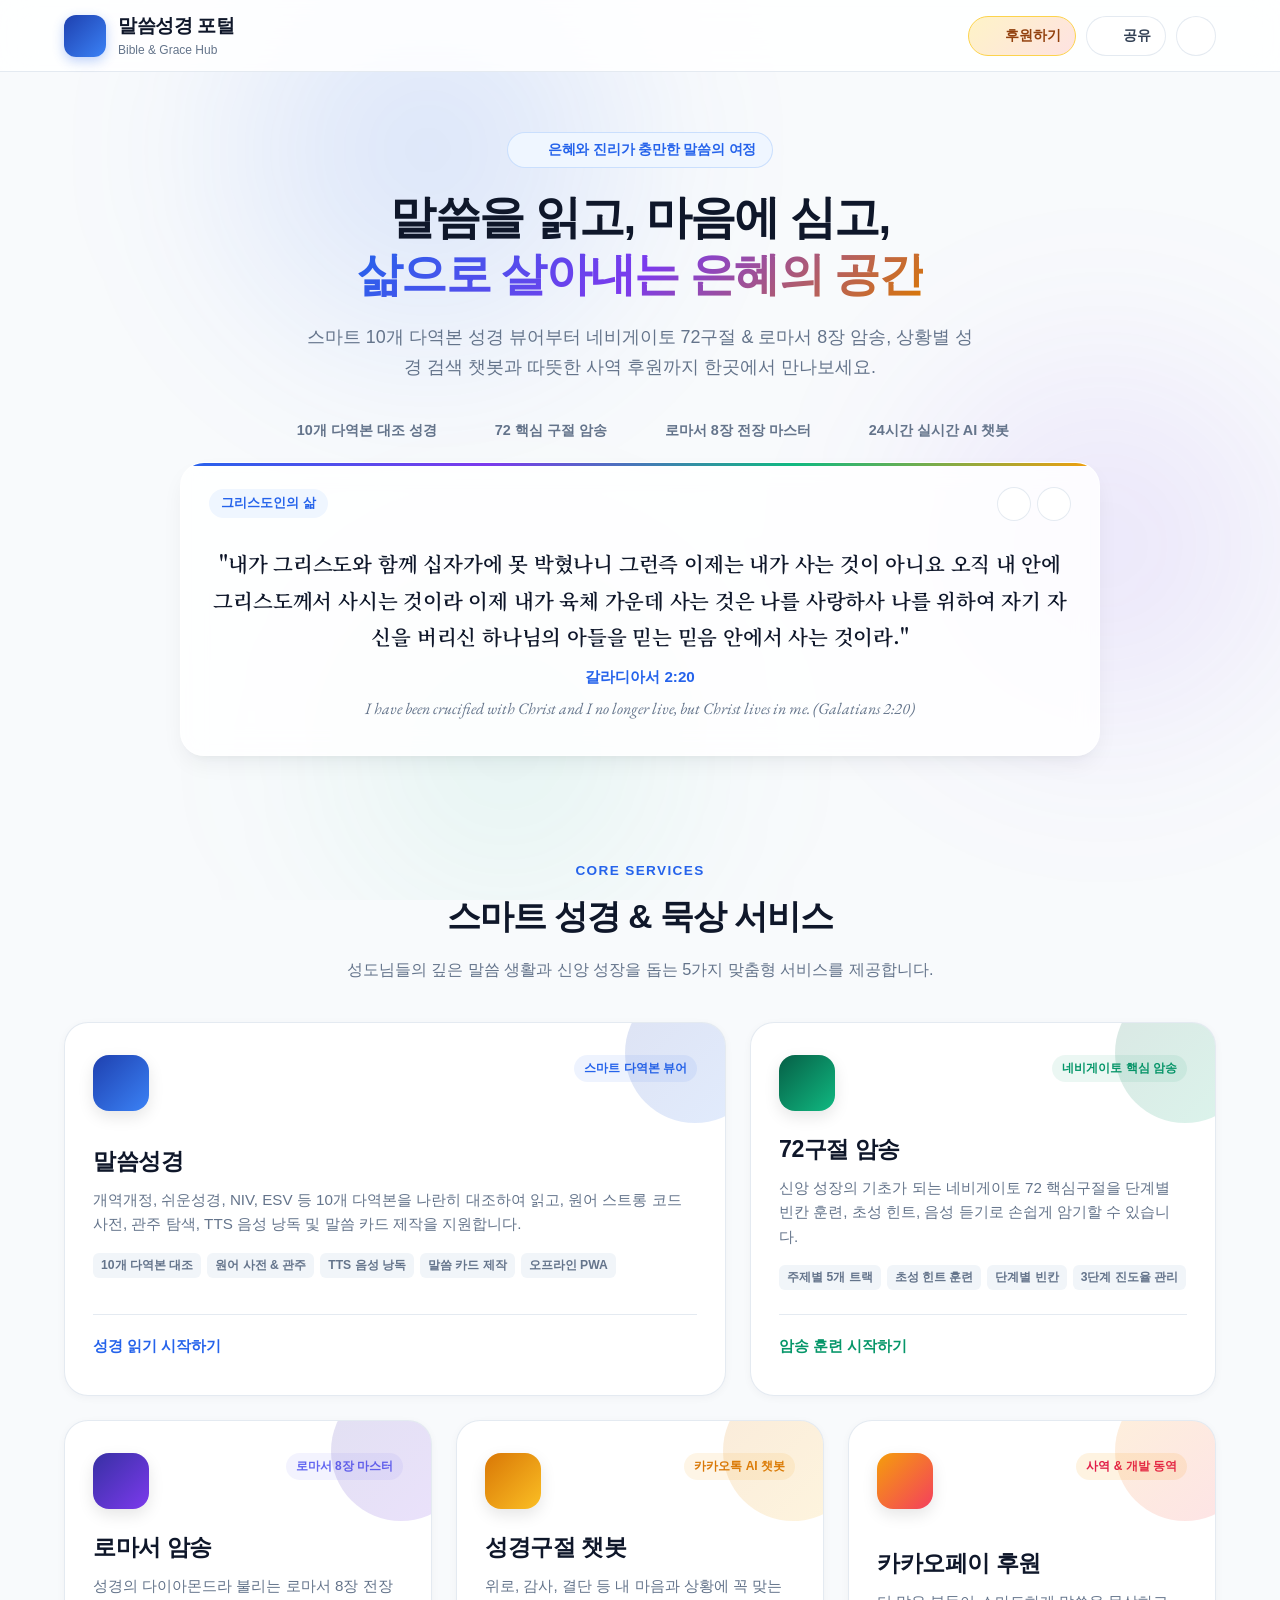
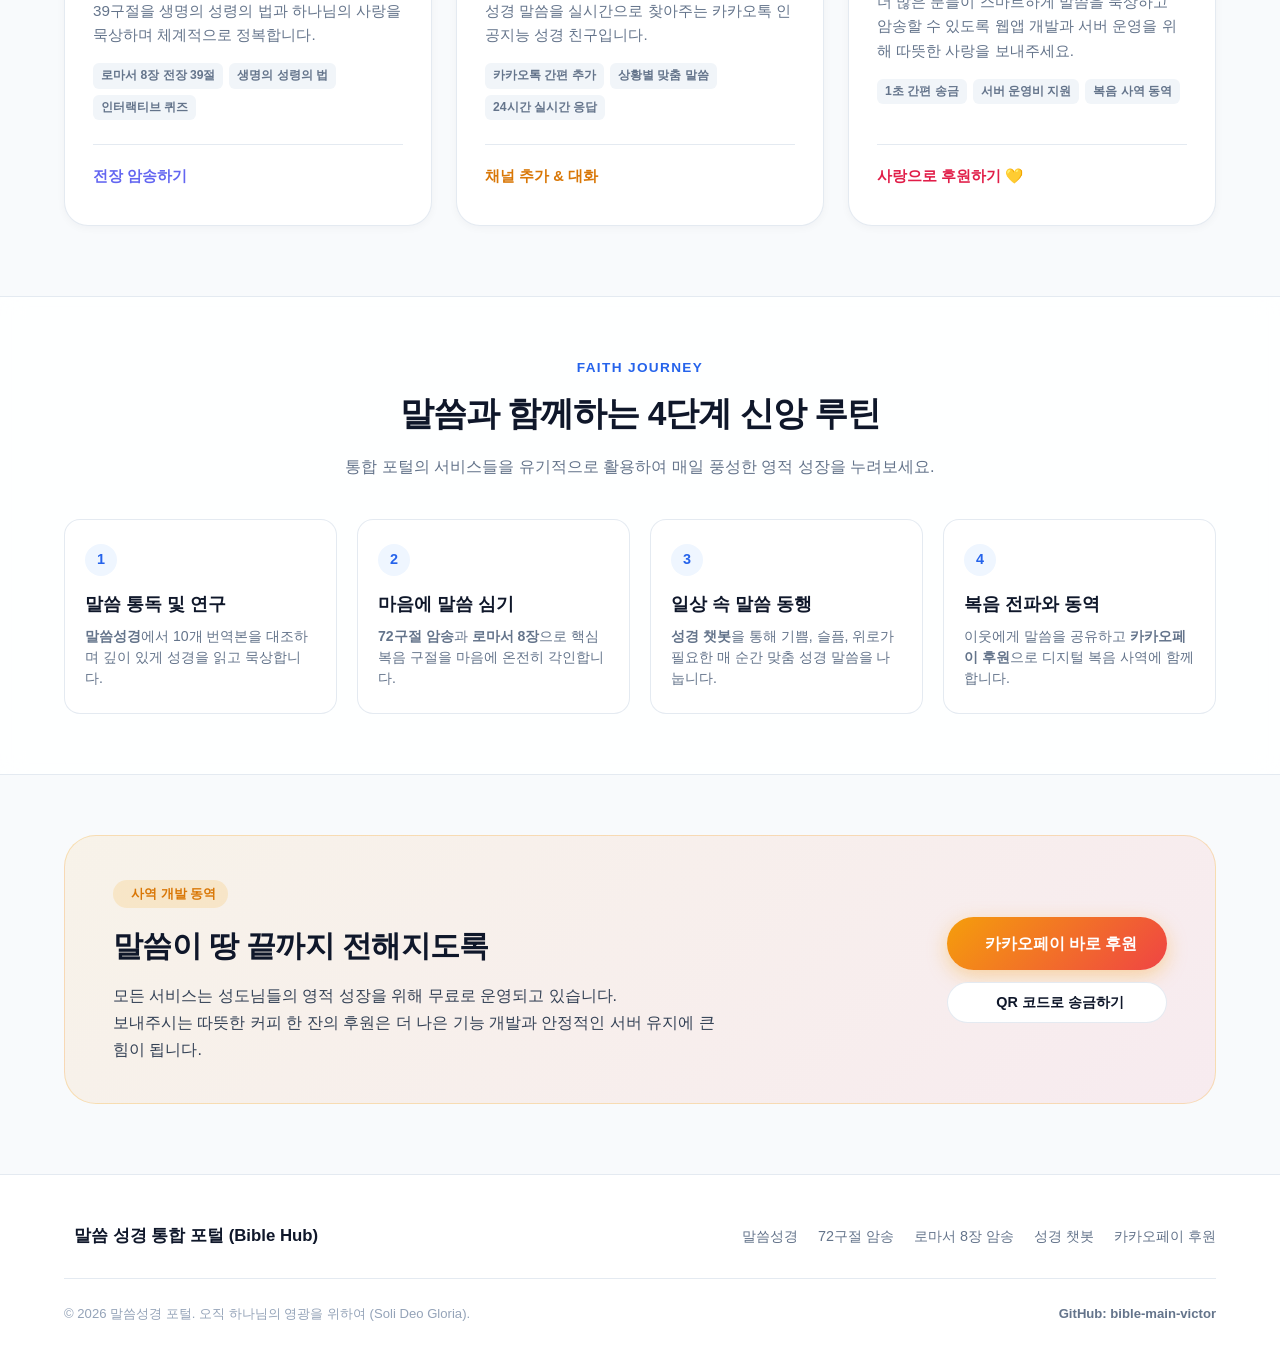
==== index.html @ 04b2a1bf "feat: Initial commit for Bible Main Portal Hub (bible-main-victor)" ====
<!DOCTYPE html>
<html lang="ko" data-theme="light">
<head>
    <meta charset="UTF-8">
    <meta name="viewport" content="width=device-width, initial-scale=1.0, maximum-scale=1.0, user-scalable=no">
    <title>말씀 성경 통합 포털 | 성경 읽기 · 72구절 · 로마서 암송 · AI 챗봇</title>
    
    <!-- SEO Meta Tags -->
    <meta name="description" content="스마트 10개 다역본 성경 뷰어, 네비게이토 72구절 암송, 로마서 8장 전장 암송, 상황별 성경구절 검색 카카오톡 챗봇까지 한곳에서 만나는 올인원 말씀 포털입니다.">
    <meta name="keywords" content="말씀성경, 성경통독, 72구절 암송, 로마서 8장 암송, 성경 챗봇, 카카오톡 성경검색, 개역개정, 쉬운성경, NIV, ESV">
    <meta name="author" content="Victor Word Ministry">
    <meta name="theme-color" content="#2563eb">
    
    <!-- Open Graph (KakaoTalk, Facebook, SNS) -->
    <meta property="og:type" content="website">
    <meta property="og:site_name" content="말씀 성경 통합 포털 (Bible Hub)">
    <meta property="og:title" content="말씀 성경 통합 포털 | 성경 뷰어 · 암송 · 챗봇 · 후원">
    <meta property="og:description" content="말씀성경(10개 다역본), 72구절 암송, 로마서 8장 암송, 성경 AI 챗봇을 한곳에서 만나보세요.">
    <meta property="og:image" content="https://bible-web-kr.vercel.app/icons/icon-512.png">

    <!-- Favicon -->
    <link rel="icon" href="data:image/svg+xml,<svg xmlns=%22http://www.w3.org/2000/svg%22 viewBox=%220 0 100 100%22><text y=%22.9em%22 font-size=%2290%22>📖</text></svg>">

    <!-- Lucide Icons -->
    <script src="https://unpkg.com/lucide@latest"></script>

    <!-- Stylesheet -->
    <link rel="stylesheet" href="css/style.css">
</head>
<body>

    <!-- Ambient Lighting Background Decor -->
    <div class="bg-ambient-decor">
        <div class="blob-1"></div>
        <div class="blob-2"></div>
        <div class="blob-3"></div>
    </div>

    <!-- Header Navigation -->
    <header class="site-header">
        <div class="container">
            <a href="/" class="brand-wrap" title="말씀 성경 통합 포털">
                <div class="brand-icon-box">
                    <i data-lucide="book-open"></i>
                </div>
                <div class="brand-text">
                    <span class="brand-title">말씀성경 포털</span>
                    <span class="brand-tagline">Bible & Grace Hub</span>
                </div>
            </a>

            <div class="header-actions">
                <button class="header-btn sponsorship-btn open-sponsor-modal" title="사역 후원하기">
                    <i data-lucide="heart" style="color:#ef4444; width:16px; height:16px;"></i>
                    <span>후원하기</span>
                </button>
                <button class="header-btn" id="btn-share-hub" title="포털 공유하기">
                    <i data-lucide="share-2" style="width:16px; height:16px;"></i>
                    <span>공유</span>
                </button>
                <button class="header-btn theme-toggle-btn" id="theme-toggle-btn" title="다크/라이트 테마 변경">
                    <i data-lucide="moon" id="theme-icon" style="width:18px; height:18px;"></i>
                </button>
            </div>
        </div>
    </header>

    <!-- Main Content -->
    <main>
        <!-- Hero Section -->
        <section class="hero-section">
            <div class="container">
                <div class="hero-pill-badge">
                    <i data-lucide="sparkles"></i>
                    <span>은혜와 진리가 충만한 말씀의 여정</span>
                </div>

                <h1 class="hero-main-title">
                    말씀을 읽고, 마음에 심고,<br>
                    <span class="gradient-text">삶으로 살아내는 은혜의 공간</span>
                </h1>

                <p class="hero-description">
                    스마트 10개 다역본 성경 뷰어부터 네비게이토 72구절 & 로마서 8장 암송,
                    상황별 성경 검색 챗봇과 따뜻한 사역 후원까지 한곳에서 만나보세요.
                </p>

                <!-- Ecosystem Quick Stats Banner -->
                <div class="stats-banner">
                    <div class="stat-item">
                        <i data-lucide="book"></i>
                        <span>10개 다역본 대조 성경</span>
                    </div>
                    <div class="stat-item">
                        <i data-lucide="layers"></i>
                        <span>72 핵심 구절 암송</span>
                    </div>
                    <div class="stat-item">
                        <i data-lucide="scroll"></i>
                        <span>로마서 8장 전장 마스터</span>
                    </div>
                    <div class="stat-item">
                        <i data-lucide="bot"></i>
                        <span>24시간 실시간 AI 챗봇</span>
                    </div>
                </div>

                <!-- Daily Grace Scripture Widget -->
                <div class="daily-verse-card" id="daily-verse-box">
                    <div class="verse-header">
                        <span class="verse-tag" id="daily-verse-cat">
                            <i data-lucide="bookmark"></i> 오늘의 말씀
                        </span>
                        <div class="verse-actions">
                            <button class="verse-ctrl-btn" id="btn-copy-verse" title="말씀 구절 복사">
                                <i data-lucide="copy" style="width:16px; height:16px;"></i>
                            </button>
                            <button class="verse-ctrl-btn" id="btn-refresh-verse" title="다른 은혜의 말씀 보기">
                                <i data-lucide="refresh-cw" style="width:16px; height:16px;"></i>
                            </button>
                        </div>
                    </div>
                    <div class="verse-content">
                        <p class="verse-text" id="daily-verse-text">"주의 말씀은 내 발에 등이요 내 길에 빛이니이다."</p>
                        <div class="verse-reference" id="daily-verse-ref">시편 119:105</div>
                        <div class="verse-english" id="daily-verse-eng">Your word is a lamp to my feet and a light to my path. (Psalm 119:105)</div>
                    </div>
                </div>
            </div>
        </section>

        <!-- Services Cards Grid Section -->
        <section class="services-section" id="services">
            <div class="container">
                <div class="section-header">
                    <span class="section-subtitle">Core Services</span>
                    <h2 class="section-title">스마트 성경 & 묵상 서비스</h2>
                    <p class="section-desc">성도님들의 깊은 말씀 생활과 신앙 성장을 돕는 5가지 맞춤형 서비스를 제공합니다.</p>
                </div>

                <div class="services-grid">
                    <!-- 1. 말씀성경 Card -->
                    <a href="https://bible-web-kr.vercel.app/" target="_blank" rel="noopener noreferrer" class="service-card card-bible" id="card-service-bible">
                        <div class="card-decor-circle"></div>
                        <div class="card-top">
                            <div class="card-icon">
                                <i data-lucide="book-marked" style="width:28px; height:28px;"></i>
                            </div>
                            <span class="card-category-badge">스마트 다역본 뷰어</span>
                        </div>
                        <div class="card-body">
                            <h3 class="card-title">
                                말씀성경
                                <i data-lucide="external-link" style="width:18px; height:18px; opacity:0.6;"></i>
                            </h3>
                            <p class="card-desc">
                                개역개정, 쉬운성경, NIV, ESV 등 10개 다역본을 나란히 대조하여 읽고,
                                원어 스트롱 코드 사전, 관주 탐색, TTS 음성 낭독 및 말씀 카드 제작을 지원합니다.
                            </p>
                            <div class="card-features-list">
                                <span class="feature-tag">10개 다역본 대조</span>
                                <span class="feature-tag">원어 사전 & 관주</span>
                                <span class="feature-tag">TTS 음성 낭독</span>
                                <span class="feature-tag">말씀 카드 제작</span>
                                <span class="feature-tag">오프라인 PWA</span>
                            </div>
                        </div>
                        <div class="card-footer">
                            <span class="cta-link-text">
                                성경 읽기 시작하기 <i data-lucide="arrow-right" style="width:16px; height:16px;"></i>
                            </span>
                            <button class="quick-copy-btn" data-url="https://bible-web-kr.vercel.app/" data-title="말씀성경" title="링크 복사">
                                <i data-lucide="link" style="width:16px; height:16px;"></i>
                            </button>
                        </div>
                    </a>

                    <!-- 2. 72구절 암송 Card -->
                    <a href="https://72amsong.vercel.app/" target="_blank" rel="noopener noreferrer" class="service-card card-72" id="card-service-72">
                        <div class="card-decor-circle"></div>
                        <div class="card-top">
                            <div class="card-icon">
                                <i data-lucide="layers" style="width:28px; height:28px;"></i>
                            </div>
                            <span class="card-category-badge">네비게이토 핵심 암송</span>
                        </div>
                        <div class="card-body">
                            <h3 class="card-title">
                                72구절 암송
                                <i data-lucide="external-link" style="width:18px; height:18px; opacity:0.6;"></i>
                            </h3>
                            <p class="card-desc">
                                신앙 성장의 기초가 되는 네비게이토 72 핵심구절을 단계별 빈칸 훈련, 초성 힌트, 음성 듣기로 손쉽게 암기할 수 있습니다.
                            </p>
                            <div class="card-features-list">
                                <span class="feature-tag">주제별 5개 트랙</span>
                                <span class="feature-tag">초성 힌트 훈련</span>
                                <span class="feature-tag">단계별 빈칸</span>
                                <span class="feature-tag">3단계 진도율 관리</span>
                            </div>
                        </div>
                        <div class="card-footer">
                            <span class="cta-link-text">
                                암송 훈련 시작하기 <i data-lucide="arrow-right" style="width:16px; height:16px;"></i>
                            </span>
                            <button class="quick-copy-btn" data-url="https://72amsong.vercel.app/" data-title="72구절 암송" title="링크 복사">
                                <i data-lucide="link" style="width:16px; height:16px;"></i>
                            </button>
                        </div>
                    </a>

                    <!-- 3. 로마서 암송 Card -->
                    <a href="https://romanamsong.vercel.app/" target="_blank" rel="noopener noreferrer" class="service-card card-romans" id="card-service-romans">
                        <div class="card-decor-circle"></div>
                        <div class="card-top">
                            <div class="card-icon">
                                <i data-lucide="sparkle" style="width:28px; height:28px;"></i>
                            </div>
                            <span class="card-category-badge">로마서 8장 마스터</span>
                        </div>
                        <div class="card-body">
                            <h3 class="card-title">
                                로마서 암송
                                <i data-lucide="external-link" style="width:18px; height:18px; opacity:0.6;"></i>
                            </h3>
                            <p class="card-desc">
                                성경의 다이아몬드라 불리는 로마서 8장 전장 39구절을 생명의 성령의 법과 하나님의 사랑을 묵상하며 체계적으로 정복합니다.
                            </p>
                            <div class="card-features-list">
                                <span class="feature-tag">로마서 8장 전장 39절</span>
                                <span class="feature-tag">생명의 성령의 법</span>
                                <span class="feature-tag">인터랙티브 퀴즈</span>
                            </div>
                        </div>
                        <div class="card-footer">
                            <span class="cta-link-text">
                                전장 암송하기 <i data-lucide="arrow-right" style="width:16px; height:16px;"></i>
                            </span>
                            <button class="quick-copy-btn" data-url="https://romanamsong.vercel.app/" data-title="로마서 8장 암송" title="링크 복사">
                                <i data-lucide="link" style="width:16px; height:16px;"></i>
                            </button>
                        </div>
                    </a>

                    <!-- 4. 성경구절 검색 챗봇 Card -->
                    <a href="https://pf.kakao.com/_hRinX" target="_blank" rel="noopener noreferrer" class="service-card card-chatbot" id="card-service-chatbot">
                        <div class="card-decor-circle"></div>
                        <div class="card-top">
                            <div class="card-icon">
                                <i data-lucide="message-square" style="width:28px; height:28px;"></i>
                            </div>
                            <span class="card-category-badge">카카오톡 AI 챗봇</span>
                        </div>
                        <div class="card-body">
                            <h3 class="card-title">
                                성경구절 챗봇
                                <i data-lucide="external-link" style="width:18px; height:18px; opacity:0.6;"></i>
                            </h3>
                            <p class="card-desc">
                                위로, 감사, 결단 등 내 마음과 상황에 꼭 맞는 성경 말씀을 실시간으로 찾아주는 카카오톡 인공지능 성경 친구입니다.
                            </p>
                            <div class="card-features-list">
                                <span class="feature-tag">카카오톡 간편 추가</span>
                                <span class="feature-tag">상황별 맞춤 말씀</span>
                                <span class="feature-tag">24시간 실시간 응답</span>
                            </div>
                        </div>
                        <div class="card-footer">
                            <span class="cta-link-text">
                                채널 추가 & 대화 <i data-lucide="arrow-right" style="width:16px; height:16px;"></i>
                            </span>
                            <button class="quick-copy-btn" data-url="https://pf.kakao.com/_hRinX" data-title="성경구절 챗봇" title="링크 복사">
                                <i data-lucide="link" style="width:16px; height:16px;"></i>
                            </button>
                        </div>
                    </a>

                    <!-- 5. 카카오페이 후원하기 Card -->
                    <div class="service-card card-sponsor open-sponsor-modal" style="cursor:pointer;" id="card-service-sponsor">
                        <div class="card-decor-circle"></div>
                        <div class="card-top">
                            <div class="card-icon">
                                <i data-lucide="heart" style="width:28px; height:28px;"></i>
                            </div>
                            <span class="card-category-badge">사역 & 개발 동역</span>
                        </div>
                        <div class="card-body">
                            <h3 class="card-title">
                                카카오페이 후원
                                <i data-lucide="sparkles" style="width:18px; height:18px; opacity:0.6;"></i>
                            </h3>
                            <p class="card-desc">
                                더 많은 분들이 스마트하게 말씀을 묵상하고 암송할 수 있도록 웹앱 개발과 서버 운영을 위해 따뜻한 사랑을 보내주세요.
                            </p>
                            <div class="card-features-list">
                                <span class="feature-tag">1초 간편 송금</span>
                                <span class="feature-tag">서버 운영비 지원</span>
                                <span class="feature-tag">복음 사역 동역</span>
                            </div>
                        </div>
                        <div class="card-footer">
                            <span class="cta-link-text">
                                사랑으로 후원하기 💛 <i data-lucide="arrow-right" style="width:16px; height:16px;"></i>
                            </span>
                            <button class="quick-copy-btn" data-url="https://qr.kakaopay.com/Ej9Bn23wT" data-title="카카오페이 후원" title="링크 복사">
                                <i data-lucide="link" style="width:16px; height:16px;"></i>
                            </button>
                        </div>
                    </div>
                </div>
            </div>
        </section>

        <!-- Faith Journey Guide Section -->
        <section class="guide-section">
            <div class="container">
                <div class="section-header">
                    <span class="section-subtitle">Faith Journey</span>
                    <h2 class="section-title">말씀과 함께하는 4단계 신앙 루틴</h2>
                    <p class="section-desc">통합 포털의 서비스들을 유기적으로 활용하여 매일 풍성한 영적 성장을 누려보세요.</p>
                </div>

                <div class="workflow-steps">
                    <div class="step-card">
                        <div class="step-number">1</div>
                        <h4 class="step-title">말씀 통독 및 연구</h4>
                        <p class="step-desc"><strong>말씀성경</strong>에서 10개 번역본을 대조하며 깊이 있게 성경을 읽고 묵상합니다.</p>
                    </div>
                    <div class="step-card">
                        <div class="step-number">2</div>
                        <h4 class="step-title">마음에 말씀 심기</h4>
                        <p class="step-desc"><strong>72구절 암송</strong>과 <strong>로마서 8장</strong>으로 핵심 복음 구절을 마음에 온전히 각인합니다.</p>
                    </div>
                    <div class="step-card">
                        <div class="step-number">3</div>
                        <h4 class="step-title">일상 속 말씀 동행</h4>
                        <p class="step-desc"><strong>성경 챗봇</strong>을 통해 기쁨, 슬픔, 위로가 필요한 매 순간 맞춤 성경 말씀을 나눕니다.</p>
                    </div>
                    <div class="step-card">
                        <div class="step-number">4</div>
                        <h4 class="step-title">복음 전파와 동역</h4>
                        <p class="step-desc">이웃에게 말씀을 공유하고 <strong>카카오페이 후원</strong>으로 디지털 복음 사역에 함께합니다.</p>
                    </div>
                </div>
            </div>
        </section>

        <!-- Support Banner Section -->
        <section class="support-banner-section">
            <div class="container">
                <div class="support-banner-card">
                    <div class="support-info">
                        <div class="support-badge">
                            <i data-lucide="coffee"></i> 사역 개발 동역
                        </div>
                        <h3 class="support-title">말씀이 땅 끝까지 전해지도록</h3>
                        <p class="support-text">
                            모든 서비스는 성도님들의 영적 성장을 위해 무료로 운영되고 있습니다.<br>
                            보내주시는 따뜻한 커피 한 잔의 후원은 더 나은 기능 개발과 안정적인 서버 유지에 큰 힘이 됩니다.
                        </p>
                    </div>
                    <div class="support-actions">
                        <a href="https://qr.kakaopay.com/Ej9Bn23wT" target="_blank" rel="noopener noreferrer" class="support-primary-btn">
                            <i data-lucide="heart" style="fill:#ffffff;"></i> 카카오페이 바로 후원
                        </a>
                        <button class="support-qr-btn open-sponsor-modal">
                            <i data-lucide="qr-code"></i> QR 코드로 송금하기
                        </button>
                    </div>
                </div>
            </div>
        </section>
    </main>

    <!-- Footer -->
    <footer class="site-footer">
        <div class="container">
            <div class="footer-top">
                <div class="footer-brand">
                    <i data-lucide="book-open" style="color:var(--primary);"></i>
                    <span>말씀 성경 통합 포털 (Bible Hub)</span>
                </div>
                <ul class="footer-links">
                    <li><a href="https://bible-web-kr.vercel.app/" target="_blank" rel="noopener noreferrer">말씀성경</a></li>
                    <li><a href="https://72amsong.vercel.app/" target="_blank" rel="noopener noreferrer">72구절 암송</a></li>
                    <li><a href="https://romanamsong.vercel.app/" target="_blank" rel="noopener noreferrer">로마서 8장 암송</a></li>
                    <li><a href="https://pf.kakao.com/_hRinX" target="_blank" rel="noopener noreferrer">성경 챗봇</a></li>
                    <li><a href="https://qr.kakaopay.com/Ej9Bn23wT" target="_blank" rel="noopener noreferrer">카카오페이 후원</a></li>
                </ul>
            </div>
            <div class="footer-bottom">
                <p>&copy; 2026 말씀성경 포털. 오직 하나님의 영광을 위하여 (Soli Deo Gloria).</p>
                <a href="https://github.com/khr9311-max/bible-main-victor" target="_blank" rel="noopener noreferrer" class="github-link">
                    <i data-lucide="github" style="width:16px; height:16px;"></i>
                    <span>GitHub: bible-main-victor</span>
                </a>
            </div>
        </div>
    </footer>

    <!-- KakaoPay QR Modal -->
    <div class="modal-overlay" id="modal-kakaopay">
        <div class="modal-dialog">
            <button class="modal-close-btn" title="닫기"><i data-lucide="x"></i></button>
            <h3 class="modal-title">
                <i data-lucide="heart" style="color:#ef4444;"></i> 카카오페이 후원하기
            </h3>
            <p class="modal-desc">
                스마트폰의 카메라나 카카오톡 스캔 기능으로 QR 코드를 비추시면 1초 만에 간편하게 후원하실 수 있습니다.
            </p>
            <div class="qr-code-box">
                <img src="https://api.qrserver.com/v1/create-qr-code/?size=250x250&data=https%3A%2F%2Fqr.kakaopay.com%2FEj9Bn23wT&color=1e293b" alt="카카오페이 후원 QR코드" class="qr-img">
                <span class="qr-tip">카카오페이 간편 송금 링크: qr.kakaopay.com/Ej9Bn23wT</span>
            </div>
            <div class="modal-actions">
                <a href="https://qr.kakaopay.com/Ej9Bn23wT" target="_blank" rel="noopener noreferrer" class="modal-action-btn primary">
                    <i data-lucide="external-link"></i> 모바일 카카오페이 바로가기
                </a>
                <button class="modal-action-btn secondary" data-close-modal>닫기</button>
            </div>
        </div>
    </div>

    <!-- Scripts -->
    <script src="js/verses_data.js"></script>
    <script src="js/app.js"></script>
</body>
</html>
---- css/style.css ----
/* =========================================================
   말씀 성경 통합 포털 (Bible Hub) - Core Design System
   Modern Glassmorphism, Dark/Light Theme & Fluid Responsive
   ========================================================= */

@import url('https://cdn.jsdelivr.net/gh/orioncactus/pretendard@v1.3.9/dist/web/static/pretendard.min.css');
@import url('https://fonts.googleapis.com/css2?family=Noto+Serif+KR:wght@300;400;600;700&family=Outfit:wght@400;600;700;800&family=EB+Garamond:ital,wght@0,400;0,600;1,400&display=swap');

:root {
    /* Color Palette - Light Mode */
    --bg-main: #f8fafc;
    --bg-alt: #f1f5f9;
    --surface: #ffffff;
    --surface-glass: rgba(255, 255, 255, 0.85);
    --surface-card: #ffffff;
    --surface-hover: #f8fafc;
    
    --text-title: #0f172a;
    --text-body: #334155;
    --text-muted: #64748b;
    --text-light: #94a3b8;
    
    --border-subtle: rgba(226, 232, 240, 0.9);
    --border-glass: rgba(255, 255, 255, 0.6);
    
    /* Shadows */
    --shadow-sm: 0 2px 8px rgba(15, 23, 42, 0.04);
    --shadow-md: 0 10px 25px -5px rgba(15, 23, 42, 0.07), 0 8px 10px -6px rgba(15, 23, 42, 0.04);
    --shadow-lg: 0 20px 35px -10px rgba(15, 23, 42, 0.1), 0 1px 3px rgba(15, 23, 42, 0.05);
    --shadow-glow: 0 0 35px rgba(37, 99, 235, 0.15);
    
    /* Brand & Accent Colors */
    --primary: #2563eb;
    --primary-light: #3b82f6;
    --primary-soft: #eff6ff;
    
    /* Service 1: 말씀성경 (Royal Blue) */
    --srv-bible-grad: linear-gradient(135deg, #1e40af 0%, #3b82f6 100%);
    --srv-bible-accent: #2563eb;
    --srv-bible-soft: rgba(37, 99, 235, 0.08);
    --srv-bible-glow: rgba(37, 99, 235, 0.25);
    
    /* Service 2: 72구절 암송 (Emerald Green) */
    --srv-72-grad: linear-gradient(135deg, #065f46 0%, #10b981 100%);
    --srv-72-accent: #059669;
    --srv-72-soft: rgba(5, 150, 105, 0.08);
    --srv-72-glow: rgba(16, 185, 129, 0.25);
    
    /* Service 3: 로마서 암송 (Royal Indigo & Violet) */
    --srv-rom-grad: linear-gradient(135deg, #3730a3 0%, #7c3aed 100%);
    --srv-rom-accent: #6366f1;
    --srv-rom-soft: rgba(99, 102, 241, 0.08);
    --srv-rom-glow: rgba(124, 58, 237, 0.25);
    
    /* Service 4: 성경구절 챗봇 (Kakao Yellow & Amber) */
    --srv-bot-grad: linear-gradient(135deg, #d97706 0%, #fbbf24 100%);
    --srv-bot-accent: #d97706;
    --srv-bot-soft: rgba(245, 158, 11, 0.1);
    --srv-bot-glow: rgba(245, 158, 11, 0.3);
    
    /* Service 5: 카카오페이 후원 (Kakao Gold & Rose) */
    --srv-pay-grad: linear-gradient(135deg, #f59e0b 0%, #f43f5e 100%);
    --srv-pay-accent: #f59e0b;
    --srv-pay-soft: rgba(245, 158, 11, 0.12);
    --srv-pay-glow: rgba(244, 63, 94, 0.3);

    /* Layout & Radii */
    --radius-sm: 10px;
    --radius-md: 16px;
    --radius-lg: 24px;
    --radius-xl: 32px;
    --radius-full: 9999px;
    
    --header-height: 72px;
    --container-max: 1200px;
}

[data-theme="dark"] {
    --bg-main: #090d16;
    --bg-alt: #0f172a;
    --surface: #131b2e;
    --surface-glass: rgba(19, 27, 46, 0.82);
    --surface-card: #141e33;
    --surface-hover: #1c2742;
    
    --text-title: #f8fafc;
    --text-body: #cbd5e1;
    --text-muted: #94a3b8;
    --text-light: #64748b;
    
    --border-subtle: rgba(255, 255, 255, 0.08);
    --border-glass: rgba(255, 255, 255, 0.12);
    
    --shadow-sm: 0 2px 8px rgba(0, 0, 0, 0.3);
    --shadow-md: 0 12px 28px rgba(0, 0, 0, 0.45);
    --shadow-lg: 0 25px 50px -12px rgba(0, 0, 0, 0.65);
    --shadow-glow: 0 0 45px rgba(59, 130, 246, 0.2);
    
    --primary-soft: rgba(59, 130, 246, 0.15);
    --srv-bible-soft: rgba(37, 99, 235, 0.15);
    --srv-72-soft: rgba(5, 150, 105, 0.15);
    --srv-rom-soft: rgba(99, 102, 241, 0.15);
    --srv-bot-soft: rgba(245, 158, 11, 0.15);
    --srv-pay-soft: rgba(245, 158, 11, 0.18);
}

/* =========================================================
   Base & Reset
   ========================================================= */
*, *::before, *::after {
    box-sizing: border-box;
    margin: 0;
    padding: 0;
    -webkit-tap-highlight-color: transparent;
}

html {
    scroll-behavior: smooth;
    font-size: 16px;
}

body {
    font-family: 'Pretendard', -apple-system, BlinkMacSystemFont, 'Segoe UI', Roboto, sans-serif;
    background-color: var(--bg-main);
    color: var(--text-body);
    min-height: 100vh;
    line-height: 1.6;
    overflow-x: hidden;
    transition: background-color 0.3s ease, color 0.3s ease;
    position: relative;
}

/* Background Ambient Lighting Effect */
.bg-ambient-decor {
    position: fixed;
    inset: 0;
    pointer-events: none;
    z-index: 0;
    overflow: hidden;
}

.blob-1 {
    position: absolute;
    top: -150px;
    left: 10%;
    width: 600px;
    height: 600px;
    background: radial-gradient(circle, rgba(37, 99, 235, 0.15) 0%, rgba(37, 99, 235, 0) 70%);
    filter: blur(60px);
    border-radius: 50%;
    animation: floatSlow 20s infinite alternate ease-in-out;
}

.blob-2 {
    position: absolute;
    top: 30%;
    right: -100px;
    width: 550px;
    height: 550px;
    background: radial-gradient(circle, rgba(124, 58, 237, 0.12) 0%, rgba(124, 58, 237, 0) 70%);
    filter: blur(70px);
    border-radius: 50%;
    animation: floatSlow 25s infinite alternate-reverse ease-in-out;
}

.blob-3 {
    position: absolute;
    bottom: -100px;
    left: 20%;
    width: 500px;
    height: 500px;
    background: radial-gradient(circle, rgba(16, 185, 129, 0.1) 0%, rgba(16, 185, 129, 0) 70%);
    filter: blur(80px);
    border-radius: 50%;
    animation: floatSlow 22s infinite alternate ease-in-out;
}

@keyframes floatSlow {
    0% { transform: translateY(0) scale(1); }
    100% { transform: translateY(50px) scale(1.08); }
}

/* Common Layout Container */
.container {
    width: 100%;
    max-width: var(--container-max);
    margin: 0 auto;
    padding: 0 24px;
    position: relative;
    z-index: 1;
}

/* =========================================================
   Header & Navigation
   ========================================================= */
.site-header {
    position: sticky;
    top: 0;
    z-index: 100;
    height: var(--header-height);
    background: var(--surface-glass);
    backdrop-filter: blur(16px);
    -webkit-backdrop-filter: blur(16px);
    border-bottom: 1px solid var(--border-subtle);
    transition: all 0.3s ease;
}

.site-header .container {
    height: 100%;
    display: flex;
    align-items: center;
    justify-content: space-between;
}

.brand-wrap {
    display: flex;
    align-items: center;
    gap: 12px;
    text-decoration: none;
    color: var(--text-title);
}

.brand-icon-box {
    width: 42px;
    height: 42px;
    border-radius: 12px;
    background: var(--srv-bible-grad);
    display: flex;
    align-items: center;
    justify-content: center;
    color: #ffffff;
    box-shadow: 0 4px 12px rgba(37, 99, 235, 0.3);
    transition: transform 0.25s ease;
}

.brand-wrap:hover .brand-icon-box {
    transform: scale(1.05) rotate(-3deg);
}

.brand-text {
    display: flex;
    flex-direction: column;
}

.brand-title {
    font-size: 1.18rem;
    font-weight: 800;
    letter-spacing: -0.02em;
    color: var(--text-title);
}

.brand-tagline {
    font-size: 0.75rem;
    font-weight: 500;
    color: var(--text-muted);
}

.header-actions {
    display: flex;
    align-items: center;
    gap: 10px;
}

.header-btn {
    display: inline-flex;
    align-items: center;
    gap: 6px;
    padding: 8px 14px;
    height: 40px;
    border-radius: var(--radius-full);
    border: 1px solid var(--border-subtle);
    background: var(--surface);
    color: var(--text-body);
    font-size: 0.88rem;
    font-weight: 600;
    cursor: pointer;
    transition: all 0.2s ease;
}

.header-btn:hover {
    background: var(--surface-hover);
    color: var(--text-title);
    border-color: var(--border-glass);
    transform: translateY(-1px);
}

.theme-toggle-btn {
    width: 40px;
    height: 40px;
    padding: 0;
    justify-content: center;
    border-radius: 50%;
}

.header-btn.sponsorship-btn {
    background: linear-gradient(135deg, #fef3c7 0%, #fee2e2 100%);
    border-color: #fcd34d;
    color: #92400e;
}

[data-theme="dark"] .header-btn.sponsorship-btn {
    background: linear-gradient(135deg, #78350f 0%, #881337 100%);
    border-color: #b45309;
    color: #fef08a;
}

.header-btn.sponsorship-btn:hover {
    box-shadow: 0 4px 14px rgba(245, 158, 11, 0.25);
}

/* =========================================================
   Hero Section
   ========================================================= */
.hero-section {
    padding: 60px 0 36px;
    text-align: center;
}

.hero-pill-badge {
    display: inline-flex;
    align-items: center;
    gap: 8px;
    padding: 6px 16px;
    border-radius: var(--radius-full);
    background: var(--primary-soft);
    border: 1px solid rgba(59, 130, 246, 0.2);
    color: var(--primary);
    font-size: 0.85rem;
    font-weight: 700;
    margin-bottom: 22px;
    letter-spacing: -0.01em;
}

.hero-pill-badge i {
    width: 16px;
    height: 16px;
}

.hero-main-title {
    font-family: 'Pretendard', sans-serif;
    font-size: 2.85rem;
    font-weight: 800;
    line-height: 1.25;
    letter-spacing: -0.035em;
    color: var(--text-title);
    margin-bottom: 18px;
}

.hero-main-title .gradient-text {
    background: linear-gradient(135deg, #2563eb 0%, #7c3aed 50%, #d97706 100%);
    -webkit-background-clip: text;
    -webkit-text-fill-color: transparent;
}

.hero-description {
    font-size: 1.12rem;
    color: var(--text-muted);
    max-width: 680px;
    margin: 0 auto 36px;
    line-height: 1.7;
    font-weight: 400;
}

/* Quick Ecosystem Stats Banner */
.stats-banner {
    display: flex;
    justify-content: center;
    align-items: center;
    gap: 32px;
    margin-bottom: 20px;
    flex-wrap: wrap;
}

.stat-item {
    display: flex;
    align-items: center;
    gap: 8px;
    font-size: 0.9rem;
    color: var(--text-muted);
    font-weight: 600;
}

.stat-item i {
    color: var(--primary);
    width: 18px;
    height: 18px;
}

/* =========================================================
   Daily Grace Scripture Box
   ========================================================= */
.daily-verse-card {
    background: var(--surface-glass);
    border: 1px solid var(--border-glass);
    backdrop-filter: blur(12px);
    -webkit-backdrop-filter: blur(12px);
    border-radius: var(--radius-lg);
    padding: 24px 28px;
    margin: 0 auto 48px;
    max-width: 920px;
    box-shadow: var(--shadow-md);
    position: relative;
    overflow: hidden;
    transition: all 0.3s ease;
}

.daily-verse-card::before {
    content: '';
    position: absolute;
    top: 0;
    left: 0;
    right: 0;
    height: 3px;
    background: linear-gradient(90deg, #2563eb, #7c3aed, #10b981, #f59e0b);
}

.verse-header {
    display: flex;
    justify-content: space-between;
    align-items: center;
    margin-bottom: 14px;
}

.verse-tag {
    display: inline-flex;
    align-items: center;
    gap: 6px;
    font-size: 0.8rem;
    font-weight: 700;
    color: var(--primary);
    background: var(--primary-soft);
    padding: 4px 12px;
    border-radius: var(--radius-full);
}

.verse-actions {
    display: flex;
    align-items: center;
    gap: 6px;
}

.verse-ctrl-btn {
    width: 34px;
    height: 34px;
    border-radius: 50%;
    border: 1px solid var(--border-subtle);
    background: var(--surface);
    color: var(--text-muted);
    display: inline-flex;
    align-items: center;
    justify-content: center;
    cursor: pointer;
    transition: all 0.2s ease;
}

.verse-ctrl-btn:hover {
    color: var(--text-title);
    background: var(--surface-hover);
    transform: scale(1.05);
}

.verse-content {
    text-align: center;
    padding: 10px 0;
}

.verse-text {
    font-family: 'Noto Serif KR', serif;
    font-size: 1.28rem;
    line-height: 1.8;
    color: var(--text-title);
    font-weight: 600;
    letter-spacing: -0.01em;
    margin-bottom: 10px;
}

.verse-reference {
    font-size: 0.95rem;
    color: var(--primary);
    font-weight: 700;
    font-family: 'Pretendard', sans-serif;
}

.verse-english {
    font-family: 'EB Garamond', serif;
    font-style: italic;
    font-size: 1.0rem;
    color: var(--text-muted);
    margin-top: 6px;
}

/* =========================================================
   Service Cards Grid (The Core Hub)
   ========================================================= */
.services-section {
    padding: 20px 0 70px;
}

.section-header {
    text-align: center;
    margin-bottom: 40px;
}

.section-subtitle {
    font-size: 0.85rem;
    font-weight: 700;
    text-transform: uppercase;
    letter-spacing: 0.1em;
    color: var(--primary);
    margin-bottom: 8px;
    display: block;
}

.section-title {
    font-size: 2.1rem;
    font-weight: 800;
    color: var(--text-title);
    letter-spacing: -0.03em;
    margin-bottom: 12px;
}

.section-desc {
    font-size: 1.02rem;
    color: var(--text-muted);
    max-width: 600px;
    margin: 0 auto;
}

/* Grid Layout */
.services-grid {
    display: grid;
    grid-template-columns: repeat(12, 1fr);
    gap: 24px;
}

/* Service Card General Styling */
.service-card {
    background: var(--surface-card);
    border: 1px solid var(--border-subtle);
    border-radius: var(--radius-lg);
    padding: 32px 28px;
    display: flex;
    flex-direction: column;
    justify-content: space-between;
    position: relative;
    overflow: hidden;
    box-shadow: var(--shadow-sm);
    transition: all 0.35s cubic-bezier(0.16, 1, 0.3, 1);
    text-decoration: none;
    color: inherit;
}

.service-card:hover {
    transform: translateY(-6px);
    box-shadow: var(--shadow-lg);
    border-color: var(--border-glass);
}

.card-decor-circle {
    position: absolute;
    right: -40px;
    top: -40px;
    width: 140px;
    height: 140px;
    border-radius: 50%;
    opacity: 0.15;
    pointer-events: none;
    transition: transform 0.5s ease;
}

.service-card:hover .card-decor-circle {
    transform: scale(1.3);
}

/* Individual Grid Column Spans */
/* Row 1: Primary Bible (7 cols) + 72 Memory (5 cols) */
.card-bible {
    grid-column: span 7;
}

.card-bible .card-decor-circle {
    background: var(--srv-bible-grad);
}

.card-bible:hover {
    box-shadow: 0 20px 40px -10px var(--srv-bible-glow);
    border-color: rgba(37, 99, 235, 0.4);
}

.card-72 {
    grid-column: span 5;
}

.card-72 .card-decor-circle {
    background: var(--srv-72-grad);
}

.card-72:hover {
    box-shadow: 0 20px 40px -10px var(--srv-72-glow);
    border-color: rgba(16, 185, 129, 0.4);
}

/* Row 2: Romans (4 cols) + Chatbot (4 cols) + Sponsorship (4 cols) */
.card-romans {
    grid-column: span 4;
}

.card-romans .card-decor-circle {
    background: var(--srv-rom-grad);
}

.card-romans:hover {
    box-shadow: 0 20px 40px -10px var(--srv-rom-glow);
    border-color: rgba(99, 102, 241, 0.4);
}

.card-chatbot {
    grid-column: span 4;
}

.card-chatbot .card-decor-circle {
    background: var(--srv-bot-grad);
}

.card-chatbot:hover {
    box-shadow: 0 20px 40px -10px var(--srv-bot-glow);
    border-color: rgba(245, 158, 11, 0.4);
}

.card-sponsor {
    grid-column: span 4;
}

.card-sponsor .card-decor-circle {
    background: var(--srv-pay-grad);
}

.card-sponsor:hover {
    box-shadow: 0 20px 40px -10px var(--srv-pay-glow);
    border-color: rgba(244, 63, 94, 0.4);
}

/* Card Internal Elements */
.card-top {
    display: flex;
    justify-content: space-between;
    align-items: flex-start;
    margin-bottom: 20px;
}

.card-icon {
    width: 56px;
    height: 56px;
    border-radius: var(--radius-md);
    display: flex;
    align-items: center;
    justify-content: center;
    color: #ffffff;
    box-shadow: 0 6px 16px rgba(0, 0, 0, 0.1);
}

.card-bible .card-icon { background: var(--srv-bible-grad); }
.card-72 .card-icon { background: var(--srv-72-grad); }
.card-romans .card-icon { background: var(--srv-rom-grad); }
.card-chatbot .card-icon { background: var(--srv-bot-grad); }
.card-sponsor .card-icon { background: var(--srv-pay-grad); }

.card-category-badge {
    font-size: 0.75rem;
    font-weight: 700;
    padding: 4px 10px;
    border-radius: var(--radius-full);
}

.card-bible .card-category-badge { background: var(--srv-bible-soft); color: var(--srv-bible-accent); }
.card-72 .card-category-badge { background: var(--srv-72-soft); color: var(--srv-72-accent); }
.card-romans .card-category-badge { background: var(--srv-rom-soft); color: var(--srv-rom-accent); }
.card-chatbot .card-category-badge { background: var(--srv-bot-soft); color: var(--srv-bot-accent); }
.card-sponsor .card-category-badge { background: var(--srv-pay-soft); color: #e11d48; }

.card-body {
    margin-bottom: 24px;
}

.card-title {
    font-size: 1.45rem;
    font-weight: 800;
    color: var(--text-title);
    letter-spacing: -0.02em;
    margin-bottom: 8px;
    display: flex;
    align-items: center;
    gap: 6px;
}

.card-desc {
    font-size: 0.95rem;
    color: var(--text-muted);
    line-height: 1.6;
    margin-bottom: 16px;
}

/* Feature tags inside cards */
.card-features-list {
    display: flex;
    flex-wrap: wrap;
    gap: 6px;
}

.feature-tag {
    font-size: 0.76rem;
    font-weight: 600;
    padding: 3px 8px;
    border-radius: 6px;
    background: var(--bg-alt);
    color: var(--text-muted);
}

/* Card CTA Action Bar */
.card-footer {
    display: flex;
    align-items: center;
    justify-content: space-between;
    padding-top: 16px;
    border-top: 1px solid var(--border-subtle);
}

.cta-link-text {
    font-size: 0.92rem;
    font-weight: 700;
    display: flex;
    align-items: center;
    gap: 6px;
    transition: transform 0.2s ease;
}

.card-bible .cta-link-text { color: var(--srv-bible-accent); }
.card-72 .cta-link-text { color: var(--srv-72-accent); }
.card-romans .cta-link-text { color: var(--srv-rom-accent); }
.card-chatbot .cta-link-text { color: var(--srv-bot-accent); }
.card-sponsor .cta-link-text { color: #e11d48; }

.service-card:hover .cta-link-text {
    transform: translateX(4px);
}

.quick-copy-btn {
    width: 32px;
    height: 32px;
    border-radius: 50%;
    border: none;
    background: transparent;
    color: var(--text-light);
    display: inline-flex;
    align-items: center;
    justify-content: center;
    cursor: pointer;
    transition: all 0.2s ease;
}

.quick-copy-btn:hover {
    color: var(--text-title);
    background: var(--bg-alt);
}

/* =========================================================
   Faith Journey / Workflow Guide Section
   ========================================================= */
.guide-section {
    padding: 60px 0;
    background: var(--surface-glass);
    border-top: 1px solid var(--border-subtle);
    border-bottom: 1px solid var(--border-subtle);
    backdrop-filter: blur(12px);
    margin-bottom: 60px;
}

.workflow-steps {
    display: grid;
    grid-template-columns: repeat(4, 1fr);
    gap: 20px;
    margin-top: 40px;
    position: relative;
}

.step-card {
    background: var(--surface);
    border: 1px solid var(--border-subtle);
    border-radius: var(--radius-md);
    padding: 24px 20px;
    position: relative;
    transition: all 0.3s ease;
}

.step-card:hover {
    transform: translateY(-4px);
    box-shadow: var(--shadow-md);
}

.step-number {
    width: 32px;
    height: 32px;
    border-radius: 50%;
    background: var(--primary-soft);
    color: var(--primary);
    font-weight: 800;
    font-size: 0.9rem;
    display: flex;
    align-items: center;
    justify-content: center;
    margin-bottom: 14px;
}

.step-title {
    font-size: 1.1rem;
    font-weight: 700;
    color: var(--text-title);
    margin-bottom: 8px;
}

.step-desc {
    font-size: 0.88rem;
    color: var(--text-muted);
    line-height: 1.5;
}

/* =========================================================
   Donation / Sponsorship Section
   ========================================================= */
.support-banner-section {
    padding: 0 0 70px;
}

.support-banner-card {
    background: linear-gradient(135deg, rgba(245, 158, 11, 0.08) 0%, rgba(244, 63, 94, 0.08) 100%);
    border: 1px solid rgba(245, 158, 11, 0.25);
    border-radius: var(--radius-xl);
    padding: 40px 48px;
    display: flex;
    align-items: center;
    justify-content: space-between;
    gap: 32px;
    position: relative;
    overflow: hidden;
}

.support-info {
    max-width: 620px;
}

.support-badge {
    display: inline-flex;
    align-items: center;
    gap: 6px;
    font-size: 0.8rem;
    font-weight: 700;
    color: #d97706;
    background: rgba(245, 158, 11, 0.15);
    padding: 4px 12px;
    border-radius: var(--radius-full);
    margin-bottom: 14px;
}

.support-title {
    font-size: 1.85rem;
    font-weight: 800;
    color: var(--text-title);
    letter-spacing: -0.02em;
    margin-bottom: 12px;
}

.support-text {
    font-size: 1.0rem;
    color: var(--text-body);
    line-height: 1.7;
}

.support-actions {
    display: flex;
    flex-direction: column;
    gap: 12px;
    min-width: 220px;
}

.support-primary-btn {
    display: inline-flex;
    align-items: center;
    justify-content: center;
    gap: 8px;
    padding: 14px 24px;
    background: linear-gradient(135deg, #f59e0b, #ef4444);
    color: #ffffff;
    font-weight: 700;
    font-size: 1.0rem;
    border-radius: var(--radius-full);
    text-decoration: none;
    box-shadow: 0 6px 20px rgba(245, 158, 11, 0.35);
    transition: all 0.25s ease;
    border: none;
    cursor: pointer;
}

.support-primary-btn:hover {
    transform: translateY(-2px);
    box-shadow: 0 10px 25px rgba(245, 158, 11, 0.45);
}

.support-qr-btn {
    display: inline-flex;
    align-items: center;
    justify-content: center;
    gap: 6px;
    padding: 10px 20px;
    background: var(--surface);
    color: var(--text-title);
    font-weight: 600;
    font-size: 0.9rem;
    border-radius: var(--radius-full);
    border: 1px solid var(--border-subtle);
    cursor: pointer;
    transition: all 0.2s ease;
}

.support-qr-btn:hover {
    background: var(--surface-hover);
}

/* =========================================================
   Footer
   ========================================================= */
.site-footer {
    background: var(--surface);
    border-top: 1px solid var(--border-subtle);
    padding: 48px 0 32px;
    color: var(--text-muted);
    font-size: 0.9rem;
}

.footer-top {
    display: flex;
    justify-content: space-between;
    align-items: center;
    padding-bottom: 28px;
    border-bottom: 1px solid var(--border-subtle);
    margin-bottom: 24px;
    flex-wrap: wrap;
    gap: 20px;
}

.footer-brand {
    display: flex;
    align-items: center;
    gap: 10px;
    font-weight: 700;
    color: var(--text-title);
    font-size: 1.05rem;
}

.footer-links {
    display: flex;
    align-items: center;
    gap: 20px;
    list-style: none;
    flex-wrap: wrap;
}

.footer-links a {
    color: var(--text-muted);
    text-decoration: none;
    transition: color 0.2s ease;
}

.footer-links a:hover {
    color: var(--primary);
}

.footer-bottom {
    display: flex;
    justify-content: space-between;
    align-items: center;
    font-size: 0.82rem;
    color: var(--text-light);
    flex-wrap: wrap;
    gap: 12px;
}

.github-link {
    display: inline-flex;
    align-items: center;
    gap: 6px;
    color: var(--text-muted);
    text-decoration: none;
    font-weight: 600;
    transition: color 0.2s ease;
}

.github-link:hover {
    color: var(--text-title);
}

/* =========================================================
   Modals
   ========================================================= */
.modal-overlay {
    position: fixed;
    inset: 0;
    background: rgba(0, 0, 0, 0.6);
    backdrop-filter: blur(8px);
    -webkit-backdrop-filter: blur(8px);
    z-index: 1000;
    display: flex;
    align-items: center;
    justify-content: center;
    padding: 20px;
    opacity: 0;
    visibility: hidden;
    transition: all 0.25s ease;
}

.modal-overlay.active {
    opacity: 1;
    visibility: visible;
}

.modal-dialog {
    background: var(--surface);
    border: 1px solid var(--border-glass);
    border-radius: var(--radius-xl);
    width: 100%;
    max-width: 480px;
    padding: 32px;
    box-shadow: var(--shadow-lg);
    transform: scale(0.95) translateY(10px);
    transition: all 0.25s cubic-bezier(0.16, 1, 0.3, 1);
    position: relative;
}

.modal-overlay.active .modal-dialog {
    transform: scale(1) translateY(0);
}

.modal-close-btn {
    position: absolute;
    top: 20px;
    right: 20px;
    width: 36px;
    height: 36px;
    border-radius: 50%;
    border: 1px solid var(--border-subtle);
    background: var(--surface);
    color: var(--text-muted);
    cursor: pointer;
    display: flex;
    align-items: center;
    justify-content: center;
    transition: all 0.2s ease;
}

.modal-close-btn:hover {
    color: var(--text-title);
    background: var(--surface-hover);
}

.modal-title {
    font-size: 1.35rem;
    font-weight: 800;
    color: var(--text-title);
    margin-bottom: 8px;
    display: flex;
    align-items: center;
    gap: 8px;
}

.modal-desc {
    font-size: 0.92rem;
    color: var(--text-muted);
    margin-bottom: 24px;
}

.qr-code-box {
    background: #ffffff;
    border-radius: var(--radius-lg);
    padding: 20px;
    display: flex;
    flex-direction: column;
    align-items: center;
    justify-content: center;
    border: 1px solid #e2e8f0;
    margin-bottom: 24px;
    box-shadow: 0 4px 12px rgba(0, 0, 0, 0.05);
}

.qr-img {
    width: 220px;
    height: 220px;
    object-fit: contain;
    border-radius: 12px;
}

.qr-tip {
    margin-top: 12px;
    font-size: 0.82rem;
    color: #64748b;
    text-align: center;
}

.modal-actions {
    display: flex;
    gap: 12px;
}

.modal-action-btn {
    flex: 1;
    padding: 12px 18px;
    border-radius: var(--radius-full);
    font-weight: 700;
    font-size: 0.95rem;
    display: inline-flex;
    align-items: center;
    justify-content: center;
    gap: 6px;
    cursor: pointer;
    text-decoration: none;
    transition: all 0.2s ease;
}

.modal-action-btn.primary {
    background: linear-gradient(135deg, #f59e0b, #ef4444);
    color: #ffffff;
    border: none;
}

.modal-action-btn.primary:hover {
    box-shadow: 0 4px 14px rgba(245, 158, 11, 0.35);
}

.modal-action-btn.secondary {
    background: var(--bg-alt);
    color: var(--text-title);
    border: 1px solid var(--border-subtle);
}

/* =========================================================
   Toast Notification
   ========================================================= */
.toast-container {
    position: fixed;
    bottom: 24px;
    left: 50%;
    transform: translateX(-50%);
    z-index: 2000;
    display: flex;
    flex-direction: column;
    gap: 8px;
    pointer-events: none;
}

.toast {
    background: rgba(15, 23, 42, 0.92);
    color: #ffffff;
    backdrop-filter: blur(8px);
    -webkit-backdrop-filter: blur(8px);
    padding: 12px 24px;
    border-radius: var(--radius-full);
    font-size: 0.9rem;
    font-weight: 600;
    display: flex;
    align-items: center;
    gap: 8px;
    box-shadow: 0 10px 25px rgba(0, 0, 0, 0.25);
    animation: toastIn 0.3s cubic-bezier(0.16, 1, 0.3, 1), toastOut 0.3s ease 2.7s forwards;
}

@keyframes toastIn {
    from { opacity: 0; transform: translateY(20px); }
    to { opacity: 1; transform: translateY(0); }
}

@keyframes toastOut {
    from { opacity: 1; transform: translateY(0); }
    to { opacity: 0; transform: translateY(20px); }
}

/* =========================================================
   Responsive Breakpoints
   ========================================================= */
@media (max-width: 1024px) {
    .card-bible { grid-column: span 12; }
    .card-72 { grid-column: span 12; }
    .card-romans { grid-column: span 6; }
    .card-chatbot { grid-column: span 6; }
    .card-sponsor { grid-column: span 12; }
    
    .workflow-steps {
        grid-template-columns: repeat(2, 1fr);
    }
}

@media (max-width: 768px) {
    :root {
        --header-height: 64px;
    }
    
    .hero-main-title {
        font-size: 2.15rem;
    }
    
    .hero-description {
        font-size: 0.98rem;
    }
    
    .services-grid {
        grid-template-columns: 1fr;
        gap: 16px;
    }
    
    .card-bible, .card-72, .card-romans, .card-chatbot, .card-sponsor {
        grid-column: span 1;
    }
    
    .support-banner-card {
        flex-direction: column;
        text-align: center;
        padding: 32px 24px;
    }
    
    .support-actions {
        width: 100%;
    }
    
    .workflow-steps {
        grid-template-columns: 1fr;
    }
    
    .verse-text {
        font-size: 1.12rem;
    }
    
    .stats-banner {
        gap: 16px;
    }
}
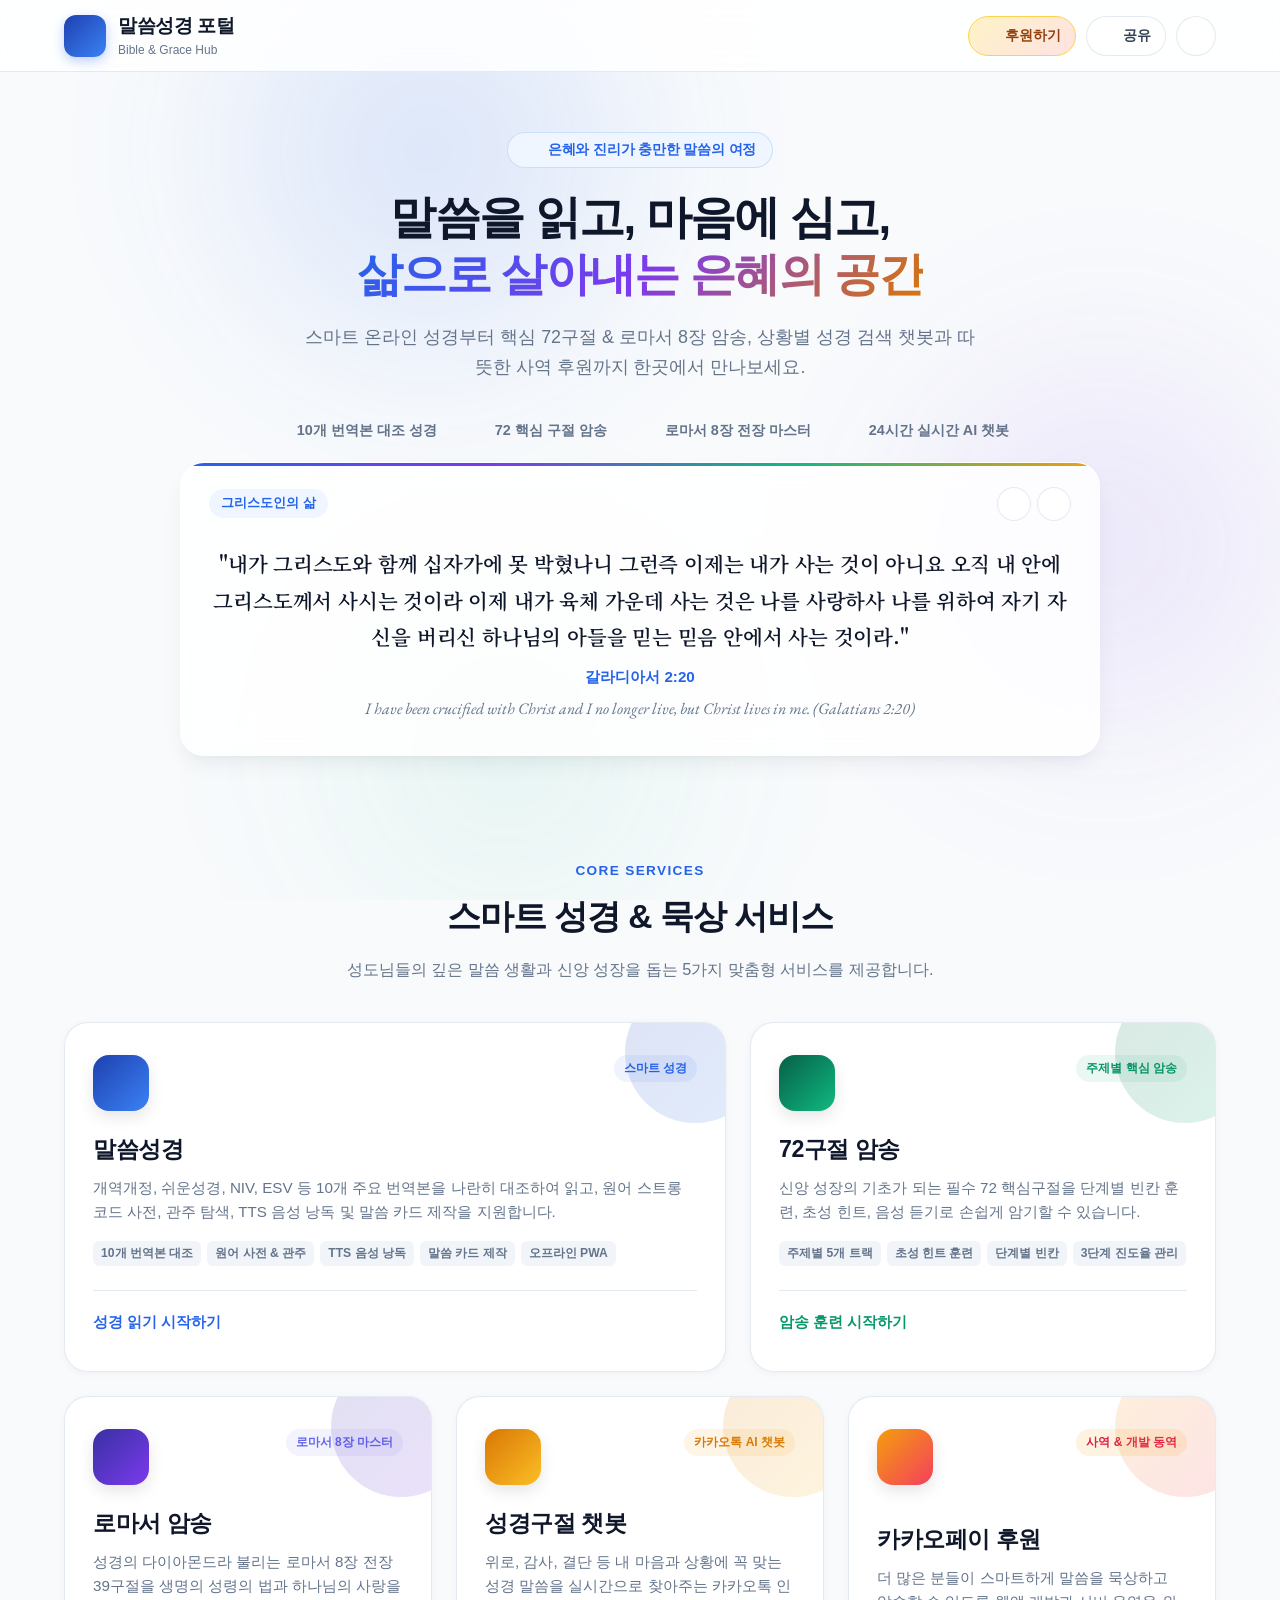
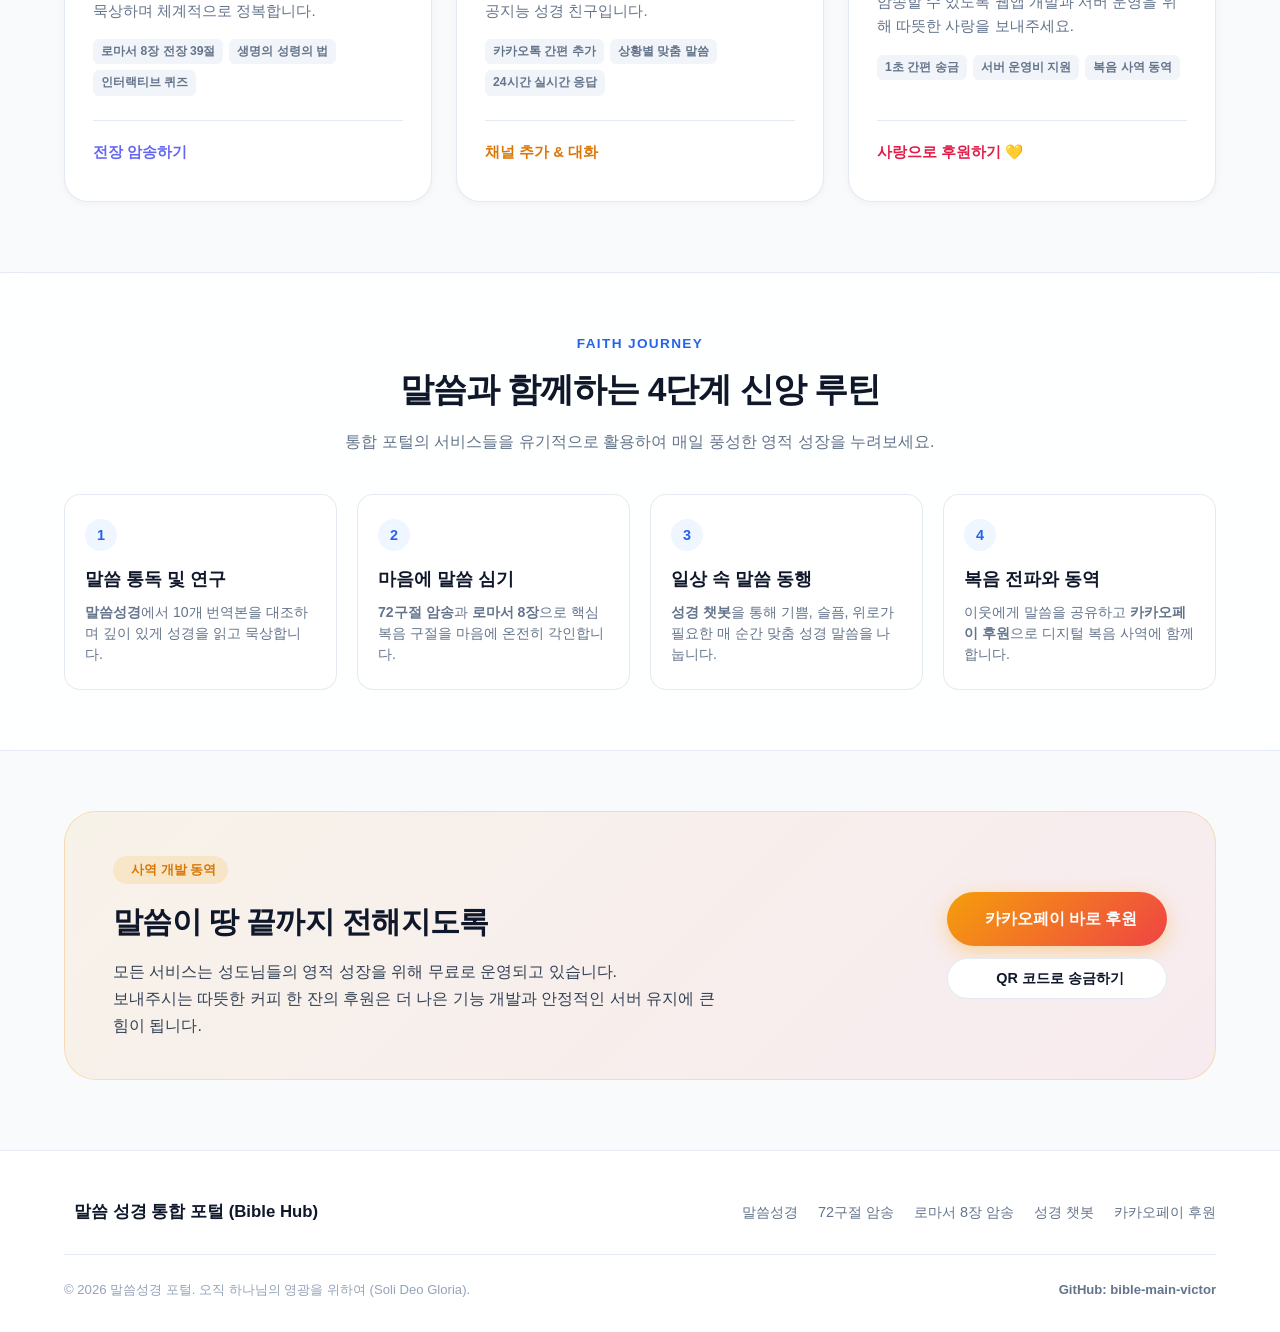
==== commit a7821c0e: "refactor: Remove '다역본 뷰어' and '네비게이토' terms in favor of refined wording" ====
--- a/index.html
+++ b/index.html
@@ -6,7 +6,7 @@
     <title>말씀 성경 통합 포털 | 성경 읽기 · 72구절 · 로마서 암송 · AI 챗봇</title>
     
     <!-- SEO Meta Tags -->
-    <meta name="description" content="스마트 10개 다역본 성경 뷰어, 네비게이토 72구절 암송, 로마서 8장 전장 암송, 상황별 성경구절 검색 카카오톡 챗봇까지 한곳에서 만나는 올인원 말씀 포털입니다.">
+    <meta name="description" content="스마트 온라인 성경, 주제별 72구절 암송, 로마서 8장 전장 암송, 상황별 성경구절 검색 카카오톡 챗봇까지 한곳에서 만나는 올인원 말씀 포털입니다.">
     <meta name="keywords" content="말씀성경, 성경통독, 72구절 암송, 로마서 8장 암송, 성경 챗봇, 카카오톡 성경검색, 개역개정, 쉬운성경, NIV, ESV">
     <meta name="author" content="Victor Word Ministry">
     <meta name="theme-color" content="#2563eb">
@@ -14,8 +14,8 @@
     <!-- Open Graph (KakaoTalk, Facebook, SNS) -->
     <meta property="og:type" content="website">
     <meta property="og:site_name" content="말씀 성경 통합 포털 (Bible Hub)">
-    <meta property="og:title" content="말씀 성경 통합 포털 | 성경 뷰어 · 암송 · 챗봇 · 후원">
-    <meta property="og:description" content="말씀성경(10개 다역본), 72구절 암송, 로마서 8장 암송, 성경 AI 챗봇을 한곳에서 만나보세요.">
+    <meta property="og:title" content="말씀 성경 통합 포털 | 성경 읽기 · 암송 · 챗봇 · 후원">
+    <meta property="og:description" content="말씀성경, 72구절 암송, 로마서 8장 암송, 성경 AI 챗봇을 한곳에서 만나보세요.">
     <meta property="og:image" content="https://bible-web-kr.vercel.app/icons/icon-512.png">
 
     <!-- Favicon -->
@@ -81,7 +81,7 @@
                 </h1>
 
                 <p class="hero-description">
-                    스마트 10개 다역본 성경 뷰어부터 네비게이토 72구절 & 로마서 8장 암송,
+                    스마트 온라인 성경부터 핵심 72구절 & 로마서 8장 암송,
                     상황별 성경 검색 챗봇과 따뜻한 사역 후원까지 한곳에서 만나보세요.
                 </p>
 
@@ -89,7 +89,7 @@
                 <div class="stats-banner">
                     <div class="stat-item">
                         <i data-lucide="book"></i>
-                        <span>10개 다역본 대조 성경</span>
+                        <span>10개 번역본 대조 성경</span>
                     </div>
                     <div class="stat-item">
                         <i data-lucide="layers"></i>
@@ -146,7 +146,7 @@
                             <div class="card-icon">
                                 <i data-lucide="book-marked" style="width:28px; height:28px;"></i>
                             </div>
-                            <span class="card-category-badge">스마트 다역본 뷰어</span>
+                            <span class="card-category-badge">스마트 성경</span>
                         </div>
                         <div class="card-body">
                             <h3 class="card-title">
@@ -154,11 +154,11 @@
                                 <i data-lucide="external-link" style="width:18px; height:18px; opacity:0.6;"></i>
                             </h3>
                             <p class="card-desc">
-                                개역개정, 쉬운성경, NIV, ESV 등 10개 다역본을 나란히 대조하여 읽고,
+                                개역개정, 쉬운성경, NIV, ESV 등 10개 주요 번역본을 나란히 대조하여 읽고,
                                 원어 스트롱 코드 사전, 관주 탐색, TTS 음성 낭독 및 말씀 카드 제작을 지원합니다.
                             </p>
                             <div class="card-features-list">
-                                <span class="feature-tag">10개 다역본 대조</span>
+                                <span class="feature-tag">10개 번역본 대조</span>
                                 <span class="feature-tag">원어 사전 & 관주</span>
                                 <span class="feature-tag">TTS 음성 낭독</span>
                                 <span class="feature-tag">말씀 카드 제작</span>
@@ -182,7 +182,7 @@
                             <div class="card-icon">
                                 <i data-lucide="layers" style="width:28px; height:28px;"></i>
                             </div>
-                            <span class="card-category-badge">네비게이토 핵심 암송</span>
+                            <span class="card-category-badge">주제별 핵심 암송</span>
                         </div>
                         <div class="card-body">
                             <h3 class="card-title">
@@ -190,7 +190,7 @@
                                 <i data-lucide="external-link" style="width:18px; height:18px; opacity:0.6;"></i>
                             </h3>
                             <p class="card-desc">
-                                신앙 성장의 기초가 되는 네비게이토 72 핵심구절을 단계별 빈칸 훈련, 초성 힌트, 음성 듣기로 손쉽게 암기할 수 있습니다.
+                                신앙 성장의 기초가 되는 필수 72 핵심구절을 단계별 빈칸 훈련, 초성 힌트, 음성 듣기로 손쉽게 암기할 수 있습니다.
                             </p>
                             <div class="card-features-list">
                                 <span class="feature-tag">주제별 5개 트랙</span>
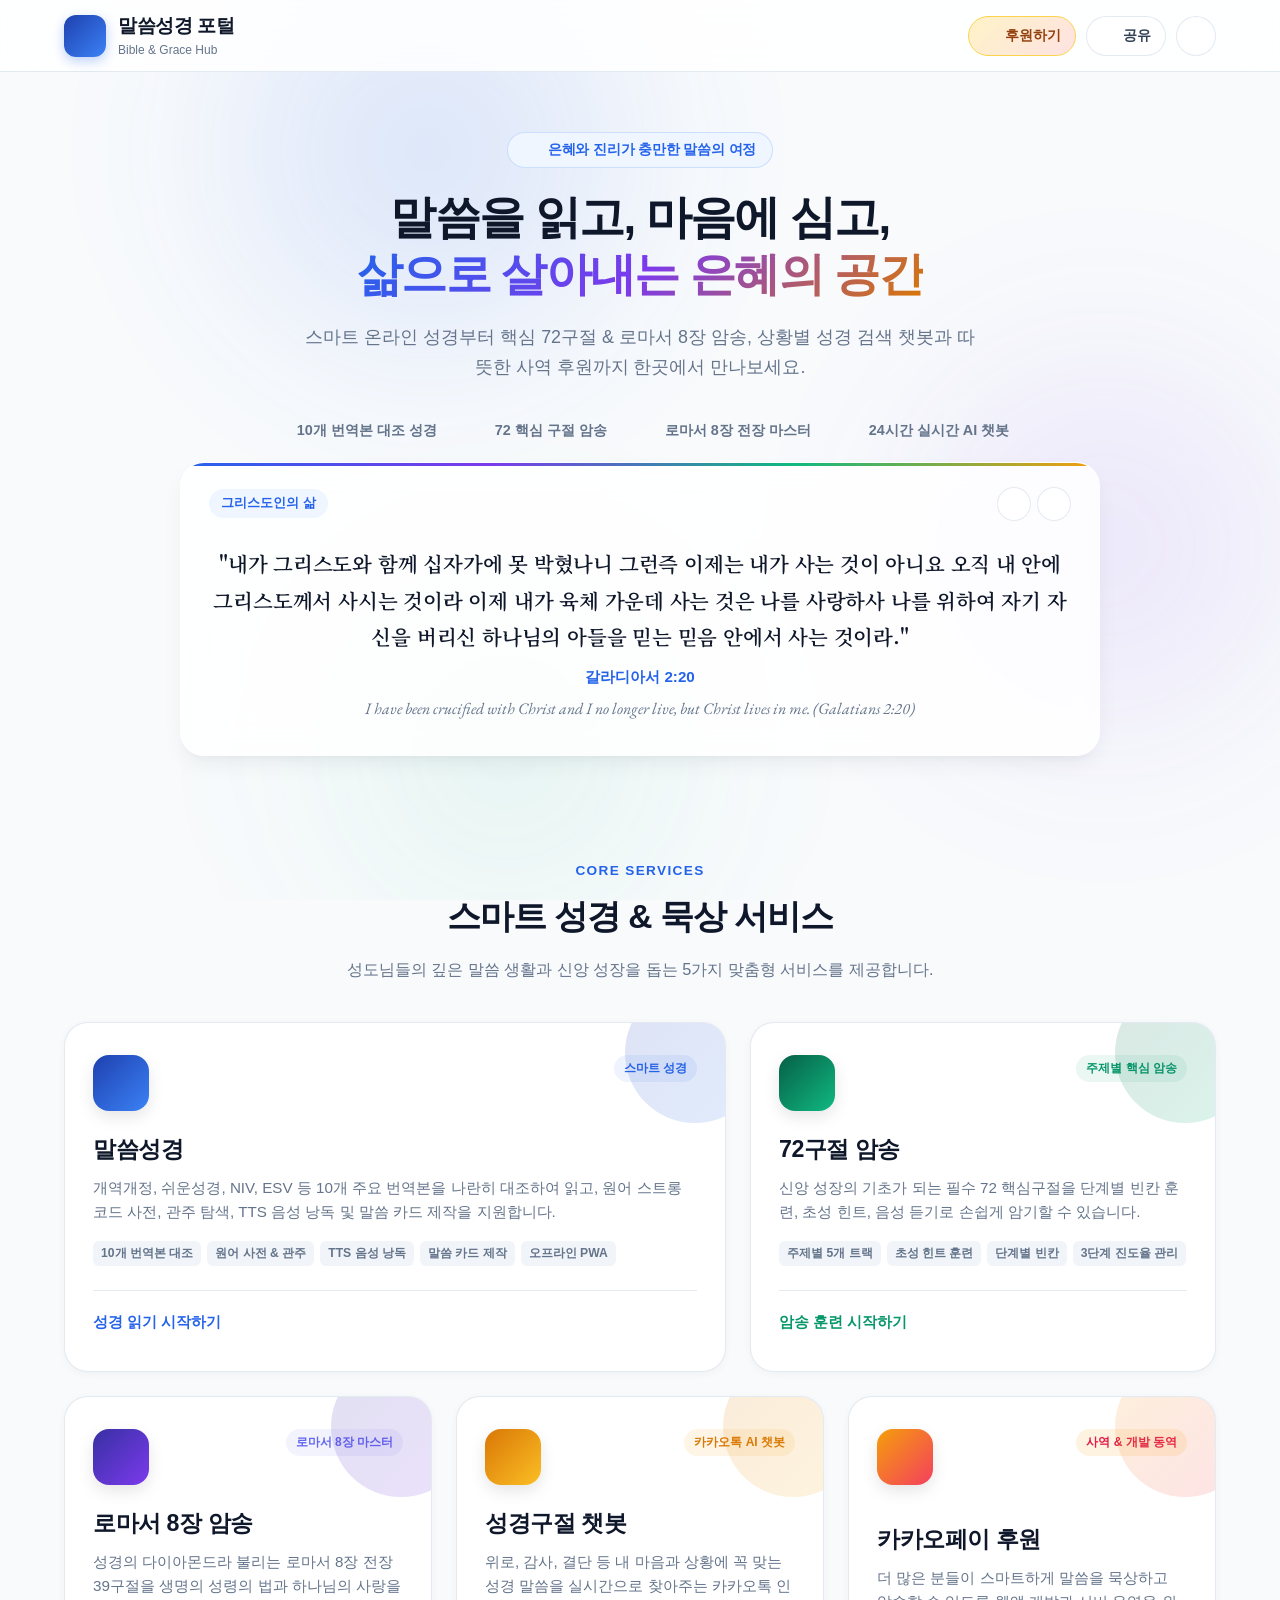
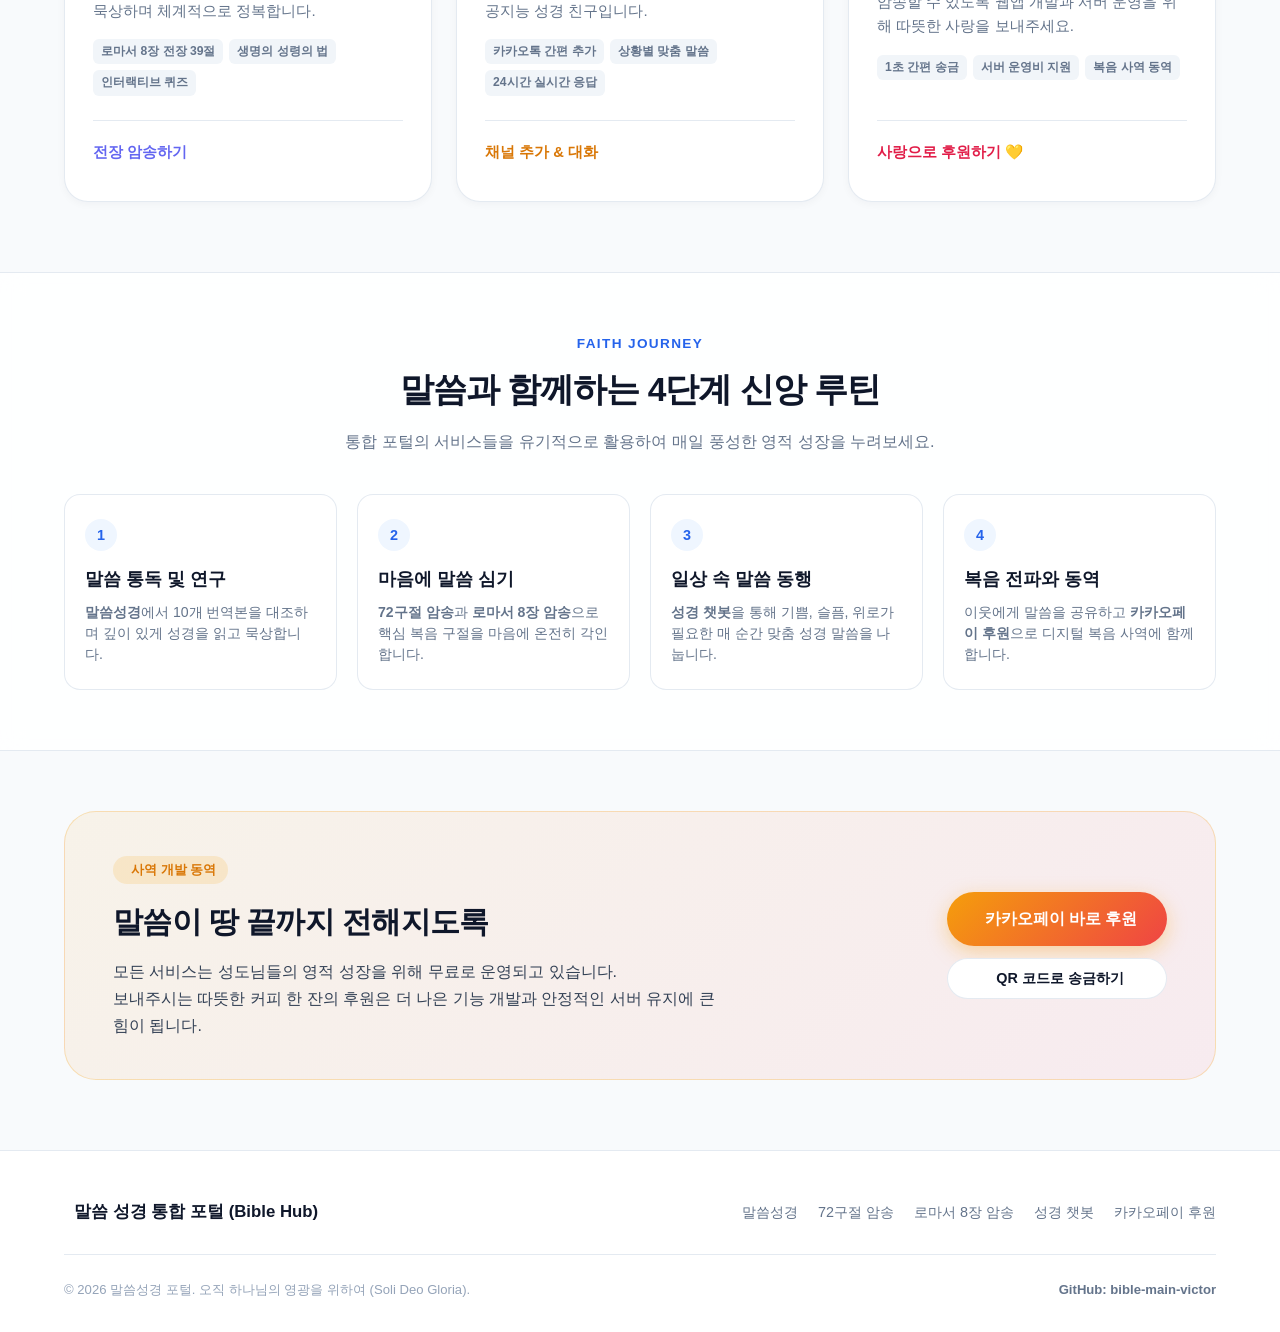
==== commit 39b45e4d: "fix: Correct service name to '로마서 8장 암송'" ====
--- a/index.html
+++ b/index.html
@@ -3,7 +3,7 @@
 <head>
     <meta charset="UTF-8">
     <meta name="viewport" content="width=device-width, initial-scale=1.0, maximum-scale=1.0, user-scalable=no">
-    <title>말씀 성경 통합 포털 | 성경 읽기 · 72구절 · 로마서 암송 · AI 챗봇</title>
+    <title>말씀 성경 통합 포털 | 성경 읽기 · 72구절 · 로마서 8장 암송 · AI 챗봇</title>
     
     <!-- SEO Meta Tags -->
     <meta name="description" content="스마트 온라인 성경, 주제별 72구절 암송, 로마서 8장 전장 암송, 상황별 성경구절 검색 카카오톡 챗봇까지 한곳에서 만나는 올인원 말씀 포털입니다.">
@@ -209,7 +209,7 @@
                         </div>
                     </a>
 
-                    <!-- 3. 로마서 암송 Card -->
+                    <!-- 3. 로마서 8장 암송 Card -->
                     <a href="https://romanamsong.vercel.app/" target="_blank" rel="noopener noreferrer" class="service-card card-romans" id="card-service-romans">
                         <div class="card-decor-circle"></div>
                         <div class="card-top">
@@ -220,7 +220,7 @@
                         </div>
                         <div class="card-body">
                             <h3 class="card-title">
-                                로마서 암송
+                                로마서 8장 암송
                                 <i data-lucide="external-link" style="width:18px; height:18px; opacity:0.6;"></i>
                             </h3>
                             <p class="card-desc">
@@ -329,7 +329,7 @@
                     <div class="step-card">
                         <div class="step-number">2</div>
                         <h4 class="step-title">마음에 말씀 심기</h4>
-                        <p class="step-desc"><strong>72구절 암송</strong>과 <strong>로마서 8장</strong>으로 핵심 복음 구절을 마음에 온전히 각인합니다.</p>
+                        <p class="step-desc"><strong>72구절 암송</strong>과 <strong>로마서 8장 암송</strong>으로 핵심 복음 구절을 마음에 온전히 각인합니다.</p>
                     </div>
                     <div class="step-card">
                         <div class="step-number">3</div>
--- a/css/style.css
+++ b/css/style.css
@@ -46,7 +46,7 @@
     --srv-72-soft: rgba(5, 150, 105, 0.08);
     --srv-72-glow: rgba(16, 185, 129, 0.25);
     
-    /* Service 3: 로마서 암송 (Royal Indigo & Violet) */
+    /* Service 3: 로마서 8장 암송 (Royal Indigo & Violet) */
     --srv-rom-grad: linear-gradient(135deg, #3730a3 0%, #7c3aed 100%);
     --srv-rom-accent: #6366f1;
     --srv-rom-soft: rgba(99, 102, 241, 0.08);
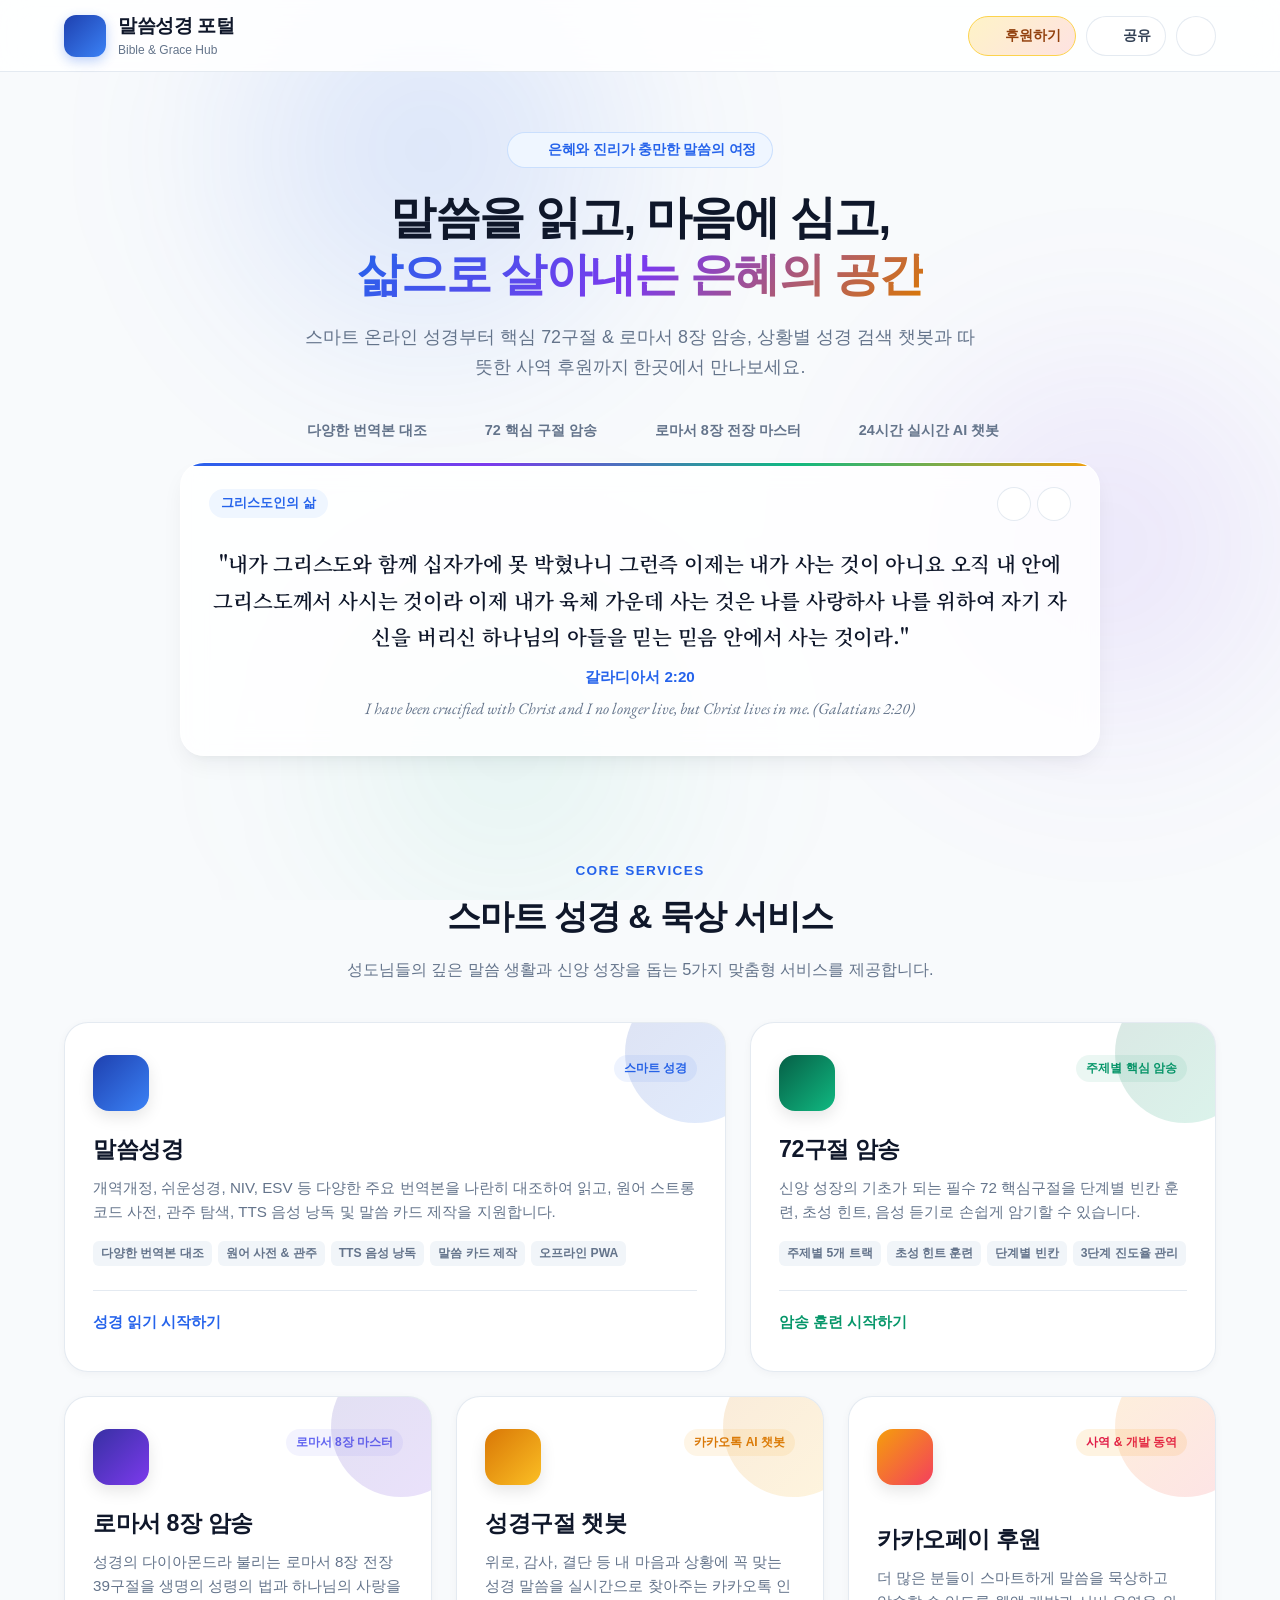
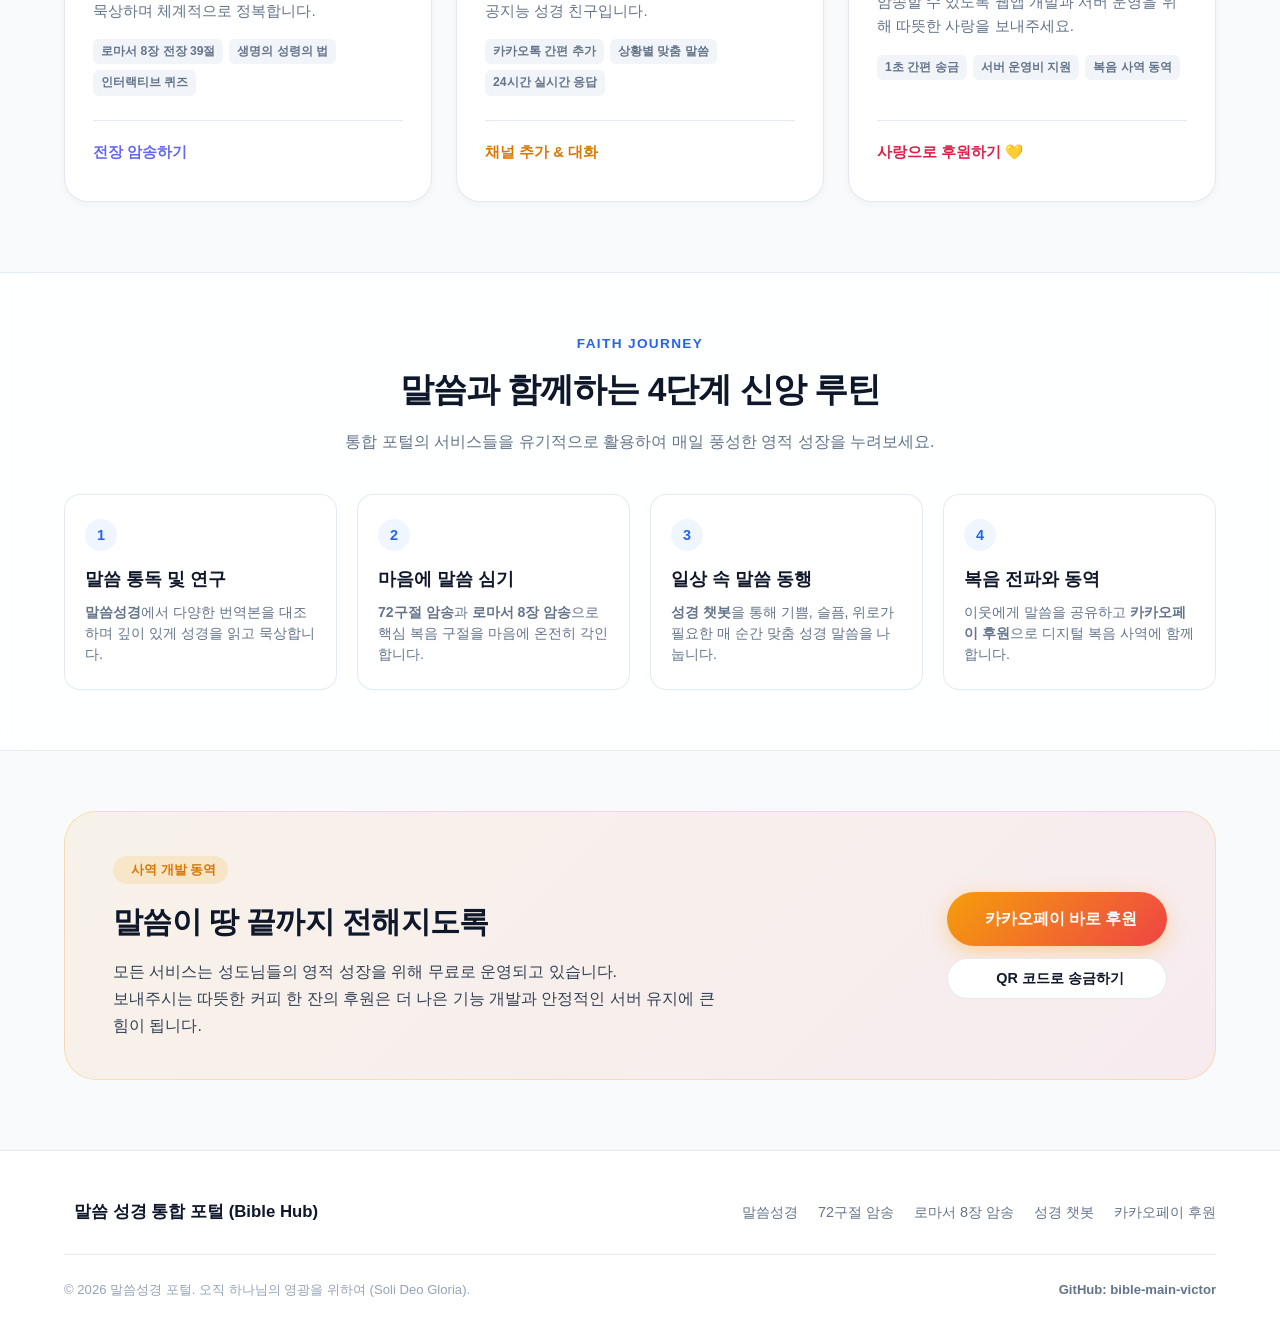
==== commit ad5bb429: "refactor: Generalize translation comparison descriptions for future additions" ====
--- a/index.html
+++ b/index.html
@@ -89,7 +89,7 @@
                 <div class="stats-banner">
                     <div class="stat-item">
                         <i data-lucide="book"></i>
-                        <span>10개 번역본 대조 성경</span>
+                        <span>다양한 번역본 대조</span>
                     </div>
                     <div class="stat-item">
                         <i data-lucide="layers"></i>
@@ -154,11 +154,11 @@
                                 <i data-lucide="external-link" style="width:18px; height:18px; opacity:0.6;"></i>
                             </h3>
                             <p class="card-desc">
-                                개역개정, 쉬운성경, NIV, ESV 등 10개 주요 번역본을 나란히 대조하여 읽고,
+                                개역개정, 쉬운성경, NIV, ESV 등 다양한 주요 번역본을 나란히 대조하여 읽고,
                                 원어 스트롱 코드 사전, 관주 탐색, TTS 음성 낭독 및 말씀 카드 제작을 지원합니다.
                             </p>
                             <div class="card-features-list">
-                                <span class="feature-tag">10개 번역본 대조</span>
+                                <span class="feature-tag">다양한 번역본 대조</span>
                                 <span class="feature-tag">원어 사전 & 관주</span>
                                 <span class="feature-tag">TTS 음성 낭독</span>
                                 <span class="feature-tag">말씀 카드 제작</span>
@@ -324,7 +324,7 @@
                     <div class="step-card">
                         <div class="step-number">1</div>
                         <h4 class="step-title">말씀 통독 및 연구</h4>
-                        <p class="step-desc"><strong>말씀성경</strong>에서 10개 번역본을 대조하며 깊이 있게 성경을 읽고 묵상합니다.</p>
+                        <p class="step-desc"><strong>말씀성경</strong>에서 다양한 번역본을 대조하며 깊이 있게 성경을 읽고 묵상합니다.</p>
                     </div>
                     <div class="step-card">
                         <div class="step-number">2</div>
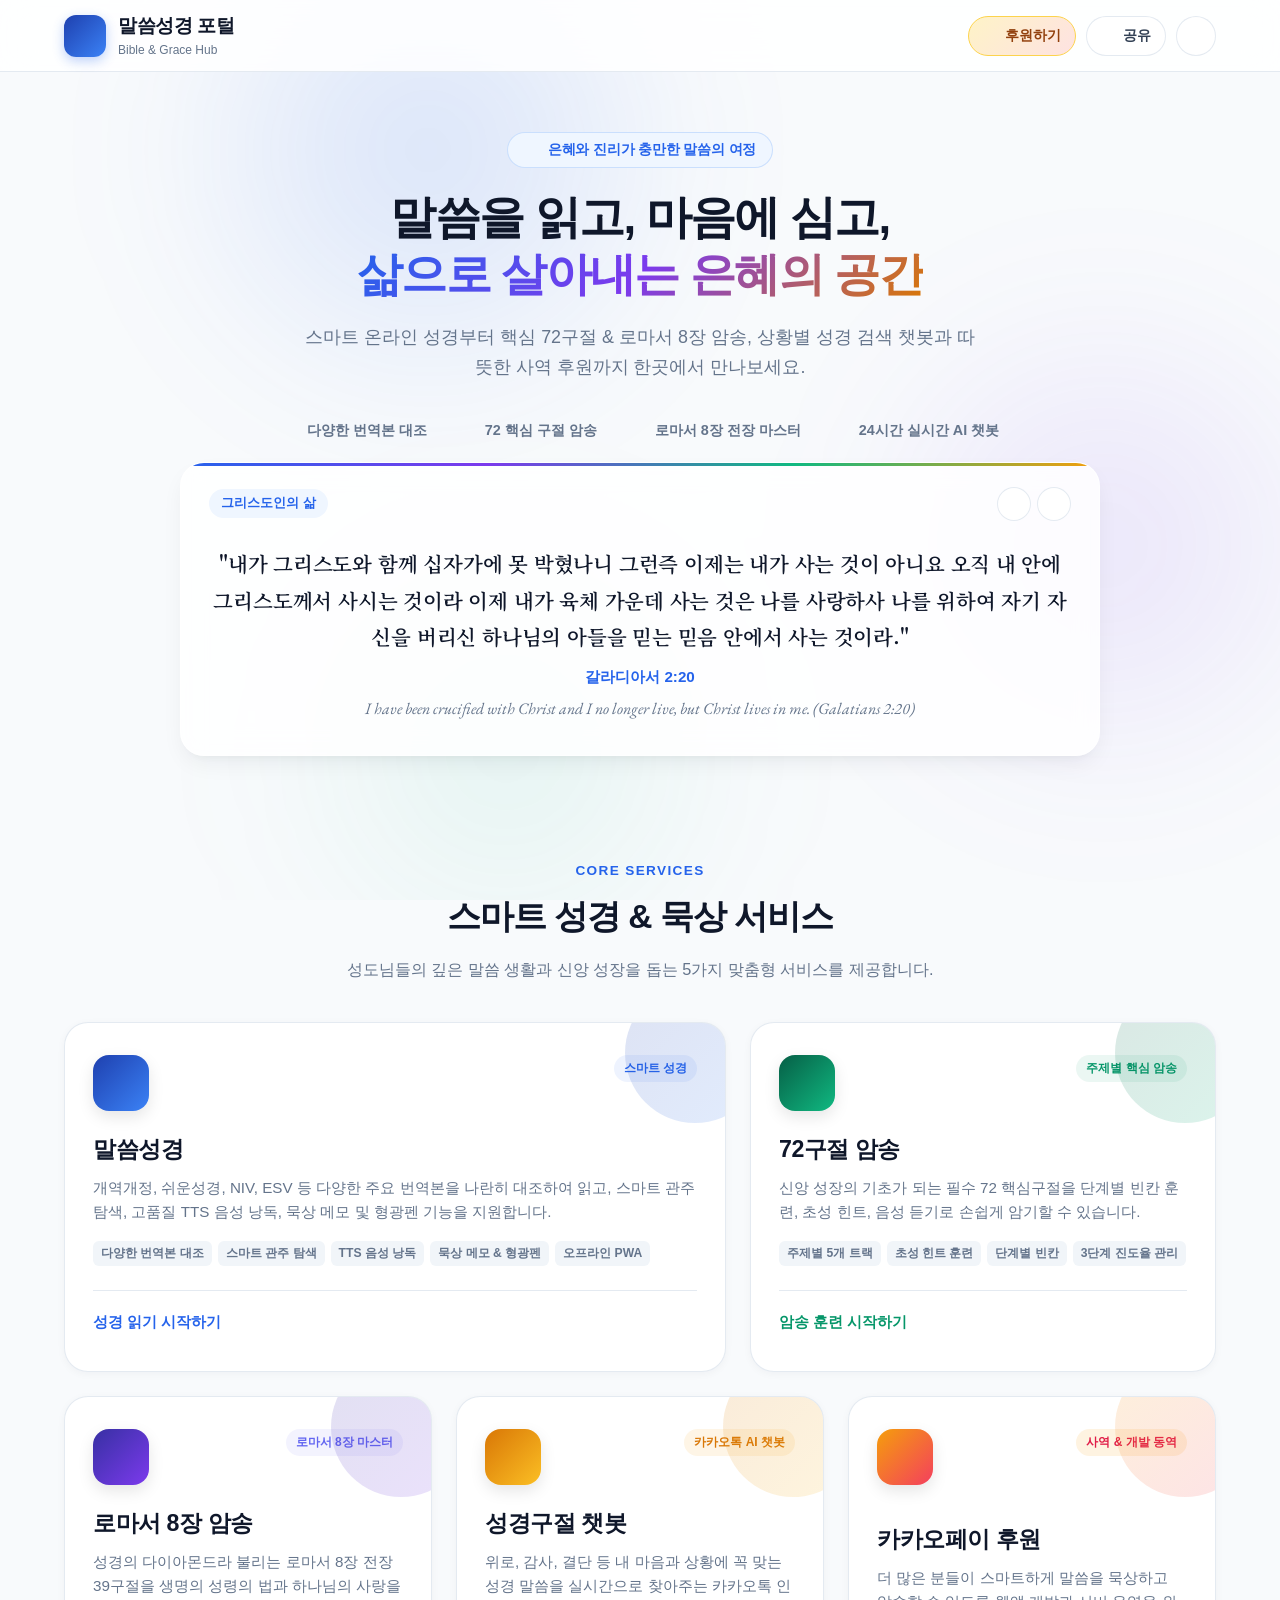
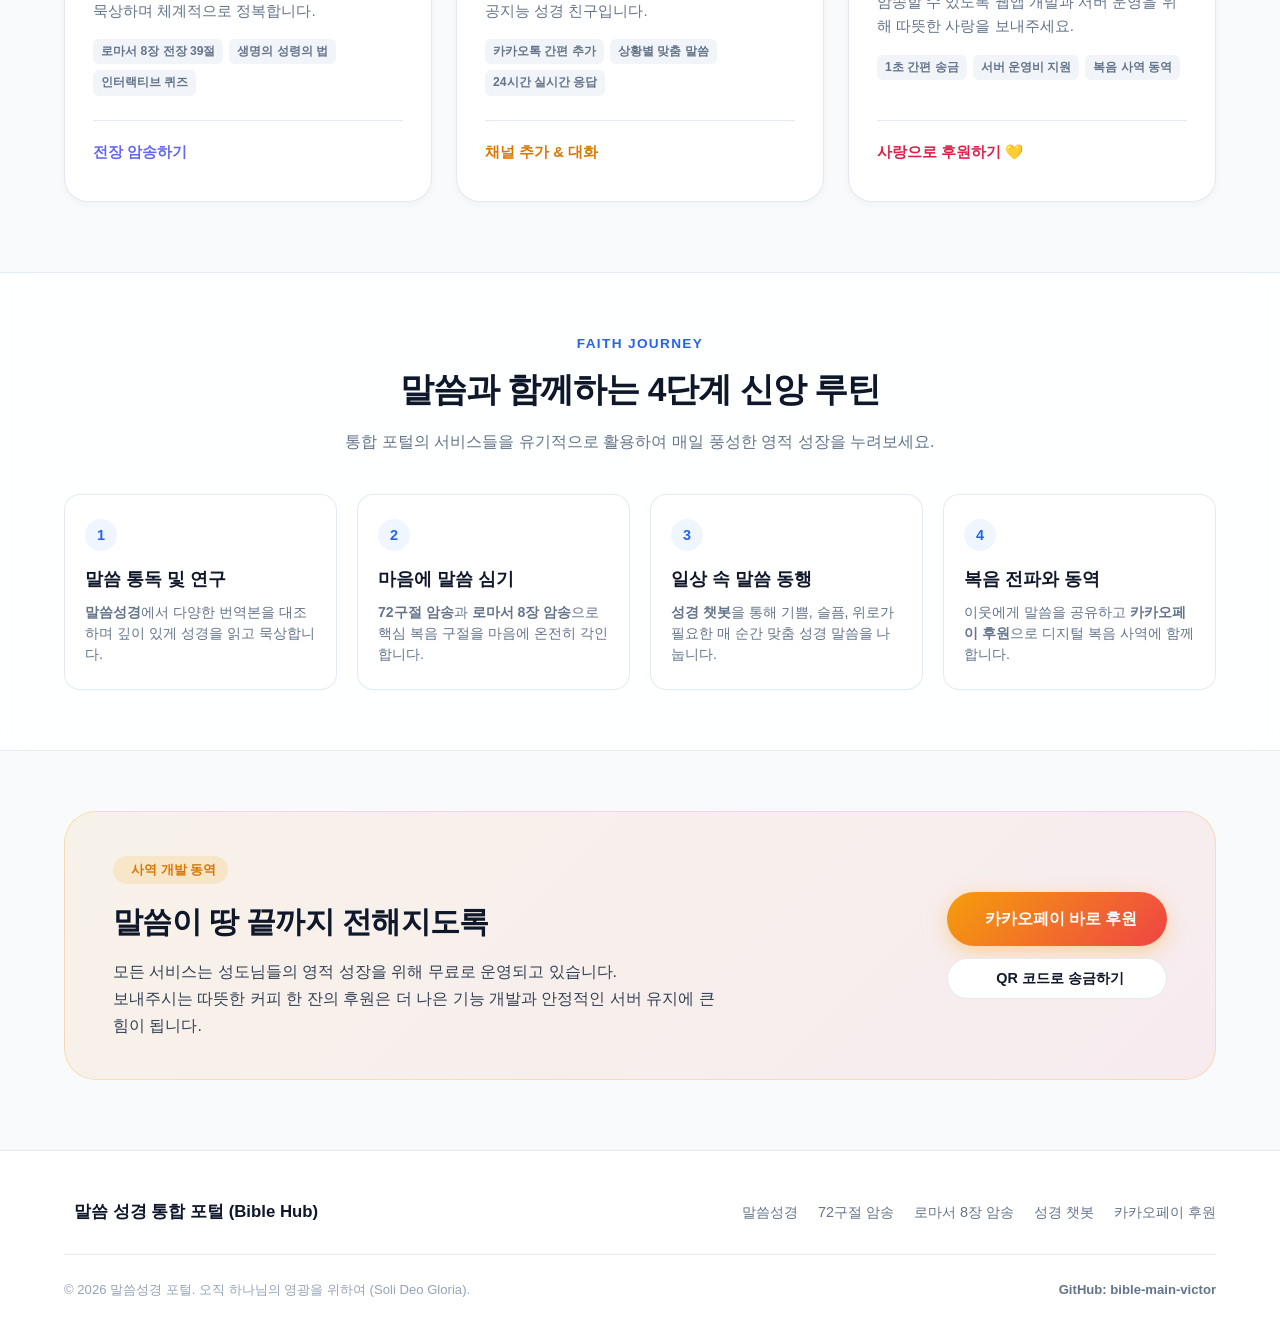
==== commit be019503: "fix: Remove deprecated Strong concordance & Verse card generator features" ====
--- a/index.html
+++ b/index.html
@@ -155,13 +155,13 @@
                             </h3>
                             <p class="card-desc">
                                 개역개정, 쉬운성경, NIV, ESV 등 다양한 주요 번역본을 나란히 대조하여 읽고,
-                                원어 스트롱 코드 사전, 관주 탐색, TTS 음성 낭독 및 말씀 카드 제작을 지원합니다.
+                                스마트 관주 탐색, 고품질 TTS 음성 낭독, 묵상 메모 및 형광펜 기능을 지원합니다.
                             </p>
                             <div class="card-features-list">
                                 <span class="feature-tag">다양한 번역본 대조</span>
-                                <span class="feature-tag">원어 사전 & 관주</span>
+                                <span class="feature-tag">스마트 관주 탐색</span>
                                 <span class="feature-tag">TTS 음성 낭독</span>
-                                <span class="feature-tag">말씀 카드 제작</span>
+                                <span class="feature-tag">묵상 메모 & 형광펜</span>
                                 <span class="feature-tag">오프라인 PWA</span>
                             </div>
                         </div>
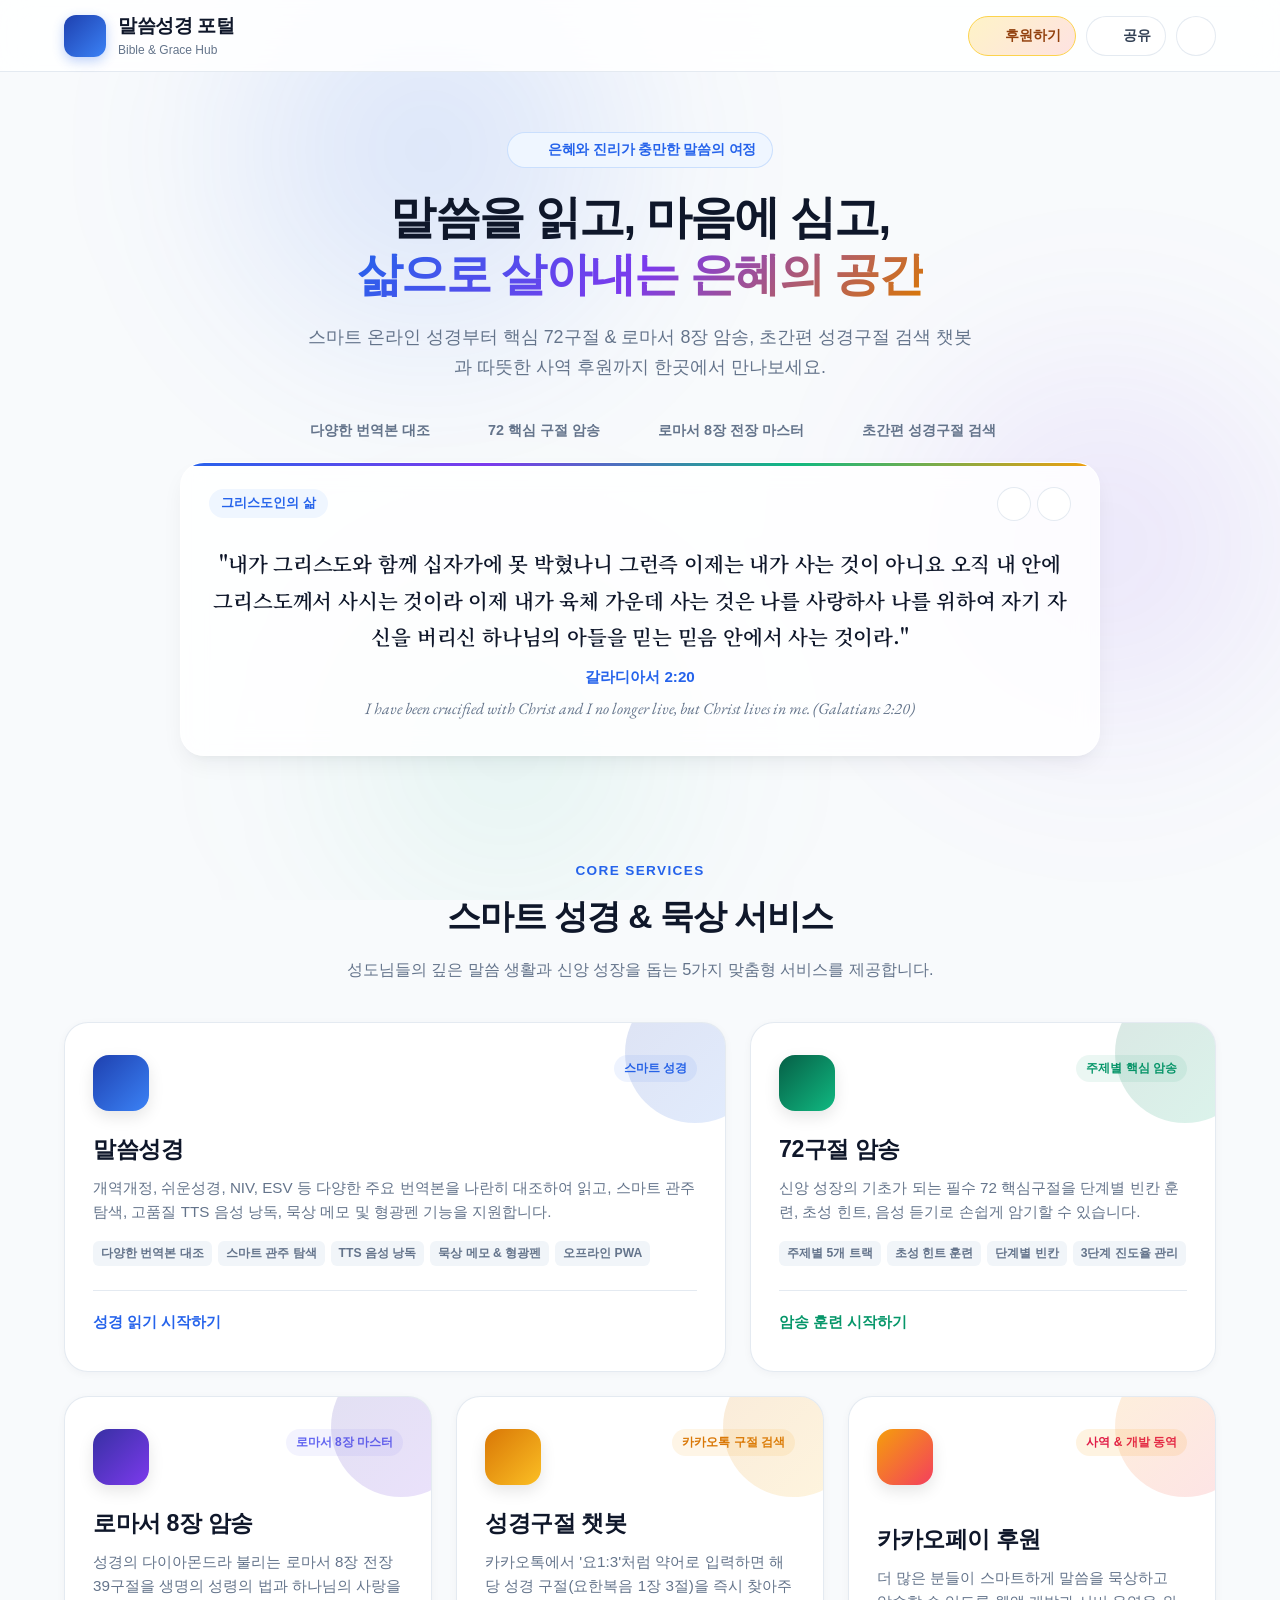
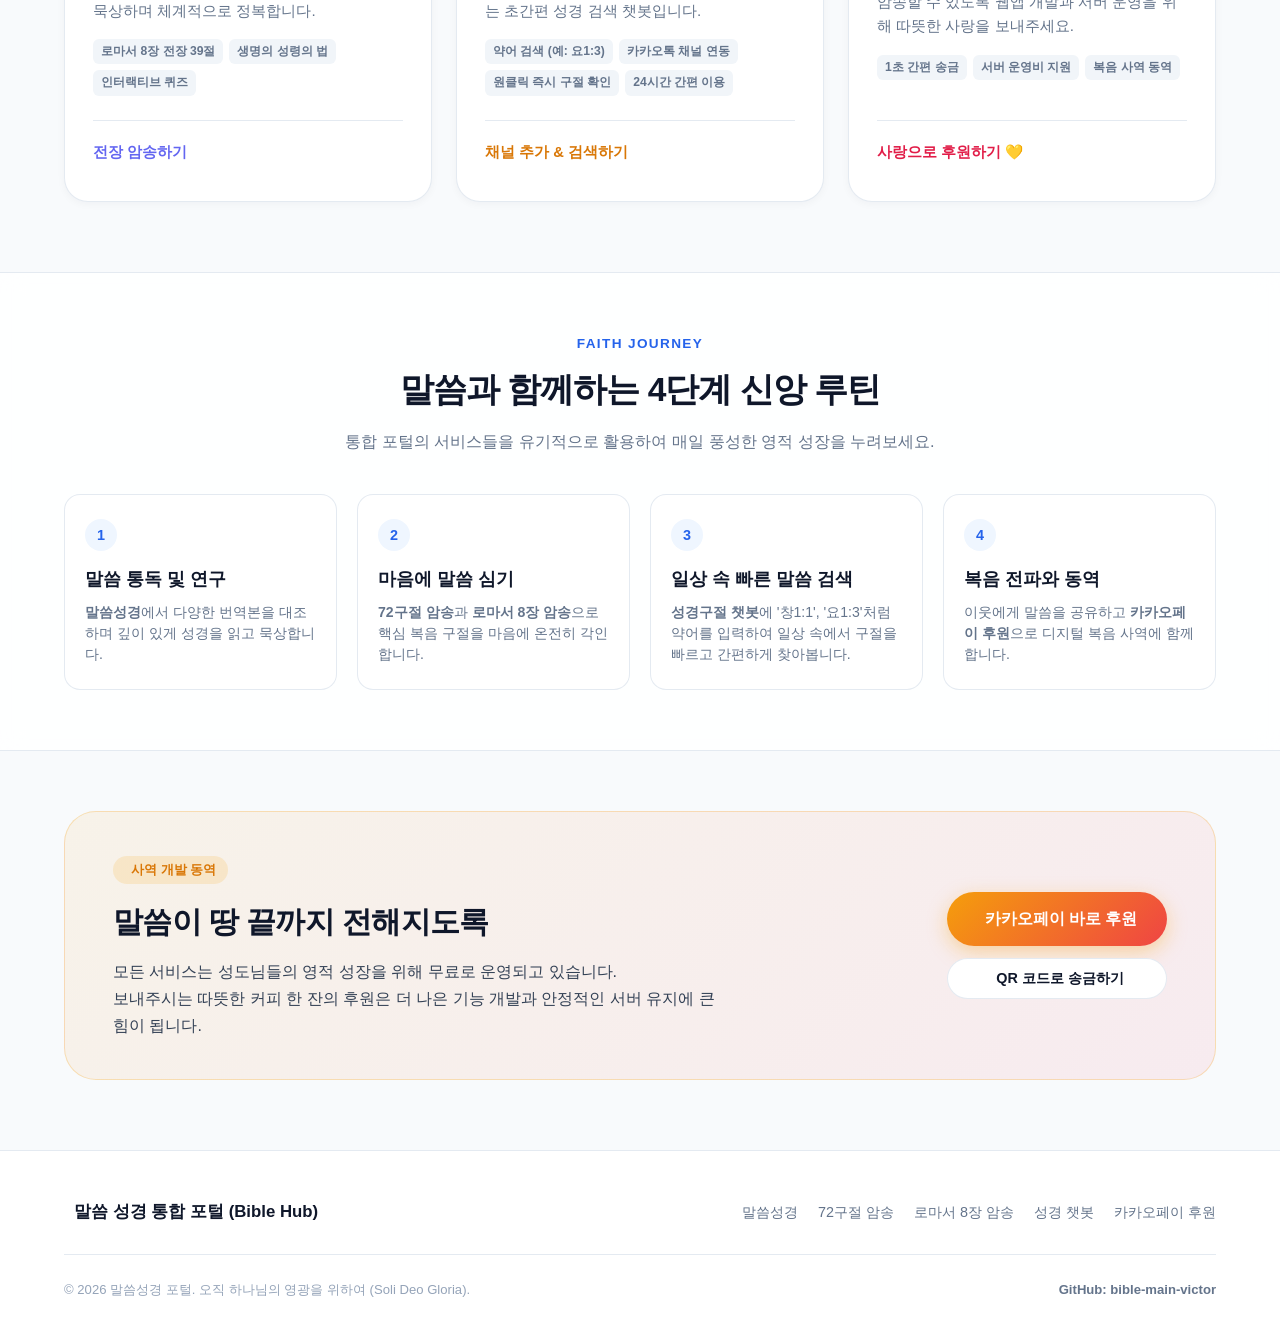
==== commit d5d66d29: "fix: Update Chatbot description to simple verse abbreviation lookup (e.g. 요1:3)" ====
--- a/index.html
+++ b/index.html
@@ -3,11 +3,11 @@
 <head>
     <meta charset="UTF-8">
     <meta name="viewport" content="width=device-width, initial-scale=1.0, maximum-scale=1.0, user-scalable=no">
-    <title>말씀 성경 통합 포털 | 성경 읽기 · 72구절 · 로마서 8장 암송 · AI 챗봇</title>
+    <title>말씀 성경 통합 포털 | 성경 읽기 · 72구절 · 로마서 8장 암송 · 성경구절 챗봇</title>
     
     <!-- SEO Meta Tags -->
-    <meta name="description" content="스마트 온라인 성경, 주제별 72구절 암송, 로마서 8장 전장 암송, 상황별 성경구절 검색 카카오톡 챗봇까지 한곳에서 만나는 올인원 말씀 포털입니다.">
-    <meta name="keywords" content="말씀성경, 성경통독, 72구절 암송, 로마서 8장 암송, 성경 챗봇, 카카오톡 성경검색, 개역개정, 쉬운성경, NIV, ESV">
+    <meta name="description" content="스마트 온라인 성경, 주제별 72구절 암송, 로마서 8장 전장 암송, 간편 성경구절 검색 카카오톡 챗봇까지 한곳에서 만나는 올인원 말씀 포털입니다.">
+    <meta name="keywords" content="말씀성경, 성경통독, 72구절 암송, 로마서 8장 암송, 성경구절 챗봇, 카카오톡 성경검색, 개역개정, 쉬운성경, NIV, ESV">
     <meta name="author" content="Victor Word Ministry">
     <meta name="theme-color" content="#2563eb">
     
@@ -15,7 +15,7 @@
     <meta property="og:type" content="website">
     <meta property="og:site_name" content="말씀 성경 통합 포털 (Bible Hub)">
     <meta property="og:title" content="말씀 성경 통합 포털 | 성경 읽기 · 암송 · 챗봇 · 후원">
-    <meta property="og:description" content="말씀성경, 72구절 암송, 로마서 8장 암송, 성경 AI 챗봇을 한곳에서 만나보세요.">
+    <meta property="og:description" content="말씀성경, 72구절 암송, 로마서 8장 암송, 카카오톡 성경구절 검색 챗봇을 한곳에서 만나보세요.">
     <meta property="og:image" content="https://bible-web-kr.vercel.app/icons/icon-512.png">
 
     <!-- Favicon -->
@@ -82,7 +82,7 @@
 
                 <p class="hero-description">
                     스마트 온라인 성경부터 핵심 72구절 & 로마서 8장 암송,
-                    상황별 성경 검색 챗봇과 따뜻한 사역 후원까지 한곳에서 만나보세요.
+                    초간편 성경구절 검색 챗봇과 따뜻한 사역 후원까지 한곳에서 만나보세요.
                 </p>
 
                 <!-- Ecosystem Quick Stats Banner -->
@@ -101,7 +101,7 @@
                     </div>
                     <div class="stat-item">
                         <i data-lucide="bot"></i>
-                        <span>24시간 실시간 AI 챗봇</span>
+                        <span>초간편 성경구절 검색</span>
                     </div>
                 </div>
 
@@ -249,7 +249,7 @@
                             <div class="card-icon">
                                 <i data-lucide="message-square" style="width:28px; height:28px;"></i>
                             </div>
-                            <span class="card-category-badge">카카오톡 AI 챗봇</span>
+                            <span class="card-category-badge">카카오톡 구절 검색</span>
                         </div>
                         <div class="card-body">
                             <h3 class="card-title">
@@ -257,17 +257,18 @@
                                 <i data-lucide="external-link" style="width:18px; height:18px; opacity:0.6;"></i>
                             </h3>
                             <p class="card-desc">
-                                위로, 감사, 결단 등 내 마음과 상황에 꼭 맞는 성경 말씀을 실시간으로 찾아주는 카카오톡 인공지능 성경 친구입니다.
+                                카카오톡에서 '요1:3'처럼 약어로 입력하면 해당 성경 구절(요한복음 1장 3절)을 즉시 찾아주는 초간편 성경 검색 챗봇입니다.
                             </p>
                             <div class="card-features-list">
-                                <span class="feature-tag">카카오톡 간편 추가</span>
-                                <span class="feature-tag">상황별 맞춤 말씀</span>
-                                <span class="feature-tag">24시간 실시간 응답</span>
+                                <span class="feature-tag">약어 검색 (예: 요1:3)</span>
+                                <span class="feature-tag">카카오톡 채널 연동</span>
+                                <span class="feature-tag">원클릭 즉시 구절 확인</span>
+                                <span class="feature-tag">24시간 간편 이용</span>
                             </div>
                         </div>
                         <div class="card-footer">
                             <span class="cta-link-text">
-                                채널 추가 & 대화 <i data-lucide="arrow-right" style="width:16px; height:16px;"></i>
+                                채널 추가 & 검색하기 <i data-lucide="arrow-right" style="width:16px; height:16px;"></i>
                             </span>
                             <button class="quick-copy-btn" data-url="https://pf.kakao.com/_hRinX" data-title="성경구절 챗봇" title="링크 복사">
                                 <i data-lucide="link" style="width:16px; height:16px;"></i>
@@ -333,8 +334,8 @@
                     </div>
                     <div class="step-card">
                         <div class="step-number">3</div>
-                        <h4 class="step-title">일상 속 말씀 동행</h4>
-                        <p class="step-desc"><strong>성경 챗봇</strong>을 통해 기쁨, 슬픔, 위로가 필요한 매 순간 맞춤 성경 말씀을 나눕니다.</p>
+                        <h4 class="step-title">일상 속 빠른 말씀 검색</h4>
+                        <p class="step-desc"><strong>성경구절 챗봇</strong>에 '창1:1', '요1:3'처럼 약어를 입력하여 일상 속에서 구절을 빠르고 간편하게 찾아봅니다.</p>
                     </div>
                     <div class="step-card">
                         <div class="step-number">4</div>
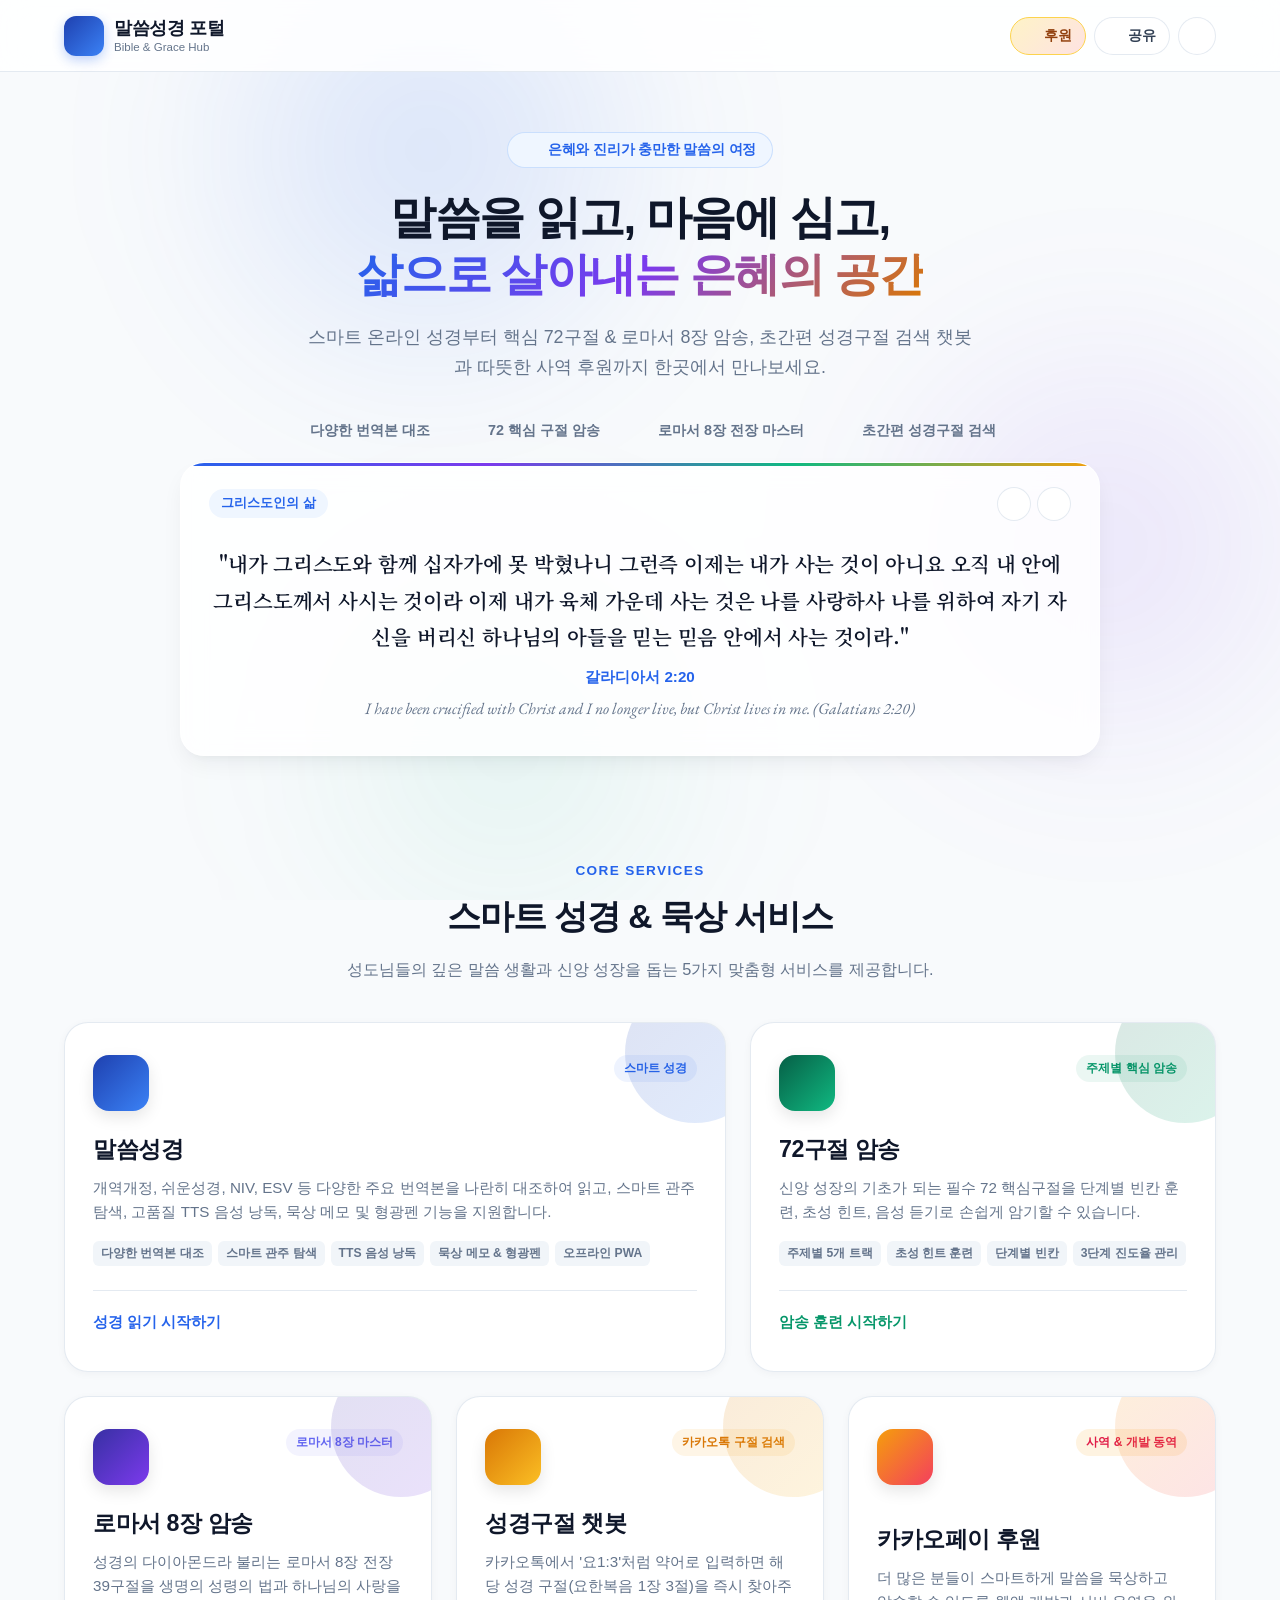
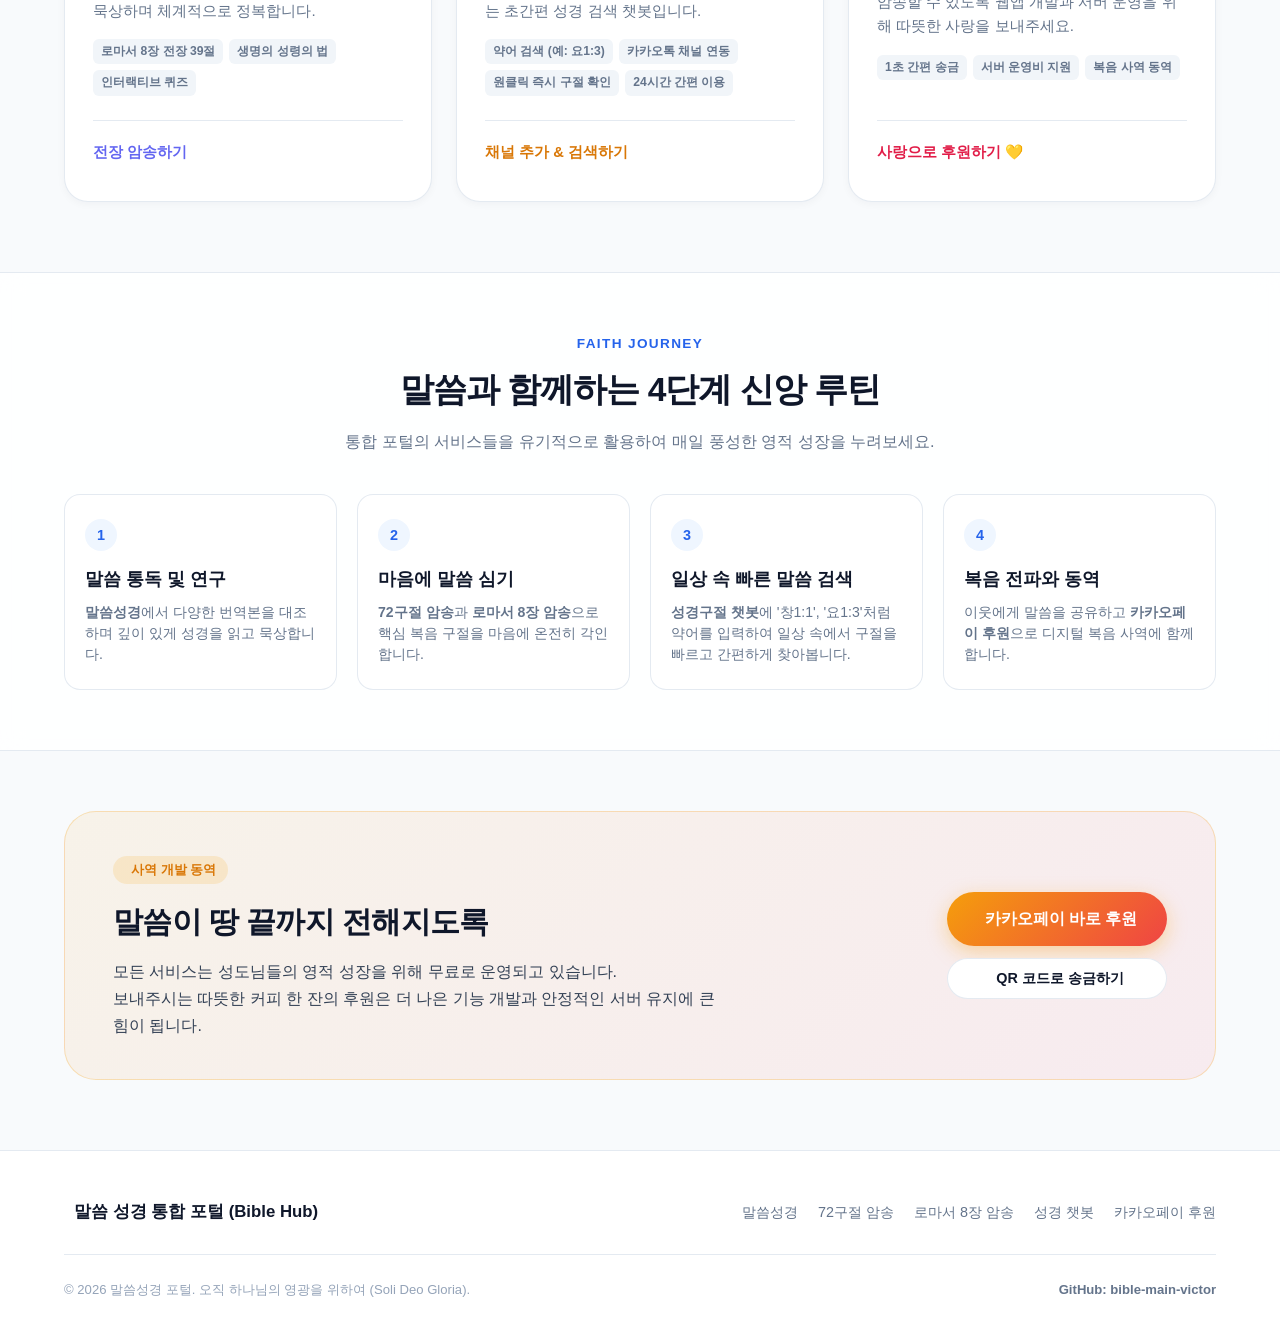
==== commit 96b6b370: "style: Optimize mobile header layout and button sizing to prevent overflow" ====
--- a/index.html
+++ b/index.html
@@ -51,15 +51,15 @@
 
             <div class="header-actions">
                 <button class="header-btn sponsorship-btn open-sponsor-modal" title="사역 후원하기">
-                    <i data-lucide="heart" style="color:#ef4444; width:16px; height:16px;"></i>
-                    <span>후원하기</span>
+                    <i data-lucide="heart" style="color:#ef4444; width:15px; height:15px;"></i>
+                    <span>후원</span>
                 </button>
                 <button class="header-btn" id="btn-share-hub" title="포털 공유하기">
-                    <i data-lucide="share-2" style="width:16px; height:16px;"></i>
+                    <i data-lucide="share-2" style="width:15px; height:15px;"></i>
                     <span>공유</span>
                 </button>
                 <button class="header-btn theme-toggle-btn" id="theme-toggle-btn" title="다크/라이트 테마 변경">
-                    <i data-lucide="moon" id="theme-icon" style="width:18px; height:18px;"></i>
+                    <i data-lucide="moon" id="theme-icon" style="width:17px; height:17px;"></i>
                 </button>
             </div>
         </div>
--- a/css/style.css
+++ b/css/style.css
@@ -210,19 +210,22 @@
     display: flex;
     align-items: center;
     justify-content: space-between;
+    gap: 12px;
 }
 
 .brand-wrap {
     display: flex;
     align-items: center;
-    gap: 12px;
+    gap: 10px;
     text-decoration: none;
     color: var(--text-title);
+    flex-shrink: 1;
+    min-width: 0;
 }
 
 .brand-icon-box {
-    width: 42px;
-    height: 42px;
+    width: 40px;
+    height: 40px;
     border-radius: 12px;
     background: var(--srv-bible-grad);
     display: flex;
@@ -231,6 +234,7 @@
     color: #ffffff;
     box-shadow: 0 4px 12px rgba(37, 99, 235, 0.3);
     transition: transform 0.25s ease;
+    flex-shrink: 0;
 }
 
 .brand-wrap:hover .brand-icon-box {
@@ -240,41 +244,50 @@
 .brand-text {
     display: flex;
     flex-direction: column;
+    min-width: 0;
 }
 
 .brand-title {
-    font-size: 1.18rem;
+    font-size: 1.15rem;
     font-weight: 800;
     letter-spacing: -0.02em;
     color: var(--text-title);
+    white-space: nowrap;
+    line-height: 1.2;
 }
 
 .brand-tagline {
-    font-size: 0.75rem;
+    font-size: 0.72rem;
     font-weight: 500;
     color: var(--text-muted);
+    line-height: 1.2;
+    margin-top: 2px;
+    white-space: nowrap;
 }
 
 .header-actions {
     display: flex;
     align-items: center;
-    gap: 10px;
+    gap: 8px;
+    flex-shrink: 0;
 }
 
 .header-btn {
     display: inline-flex;
     align-items: center;
-    gap: 6px;
-    padding: 8px 14px;
-    height: 40px;
+    justify-content: center;
+    gap: 5px;
+    padding: 7px 13px;
+    height: 38px;
     border-radius: var(--radius-full);
     border: 1px solid var(--border-subtle);
     background: var(--surface);
     color: var(--text-body);
-    font-size: 0.88rem;
+    font-size: 0.86rem;
     font-weight: 600;
     cursor: pointer;
     transition: all 0.2s ease;
+    white-space: nowrap;
 }
 
 .header-btn:hover {
@@ -285,11 +298,12 @@
 }
 
 .theme-toggle-btn {
-    width: 40px;
-    height: 40px;
+    width: 38px;
+    height: 38px;
     padding: 0;
     justify-content: center;
     border-radius: 50%;
+    flex-shrink: 0;
 }
 
 .header-btn.sponsorship-btn {
@@ -1198,15 +1212,67 @@
 
 @media (max-width: 768px) {
     :root {
-        --header-height: 64px;
-    }
-    
+        --header-height: 58px;
+    }
+    
+    .container {
+        padding: 0 16px;
+    }
+
+    .site-header .container {
+        padding: 0 16px;
+        gap: 8px;
+    }
+
+    .brand-wrap {
+        gap: 8px;
+    }
+
+    .brand-icon-box {
+        width: 34px;
+        height: 34px;
+        border-radius: 10px;
+    }
+
+    .brand-icon-box i {
+        width: 17px;
+        height: 17px;
+    }
+
+    .brand-title {
+        font-size: 1.02rem;
+    }
+
+    .brand-tagline {
+        display: none;
+    }
+
+    .header-actions {
+        gap: 6px;
+    }
+
+    .header-btn {
+        height: 34px;
+        padding: 5px 10px;
+        font-size: 0.8rem;
+        gap: 4px;
+    }
+
+    .theme-toggle-btn {
+        width: 34px;
+        height: 34px;
+    }
+
+    .hero-section {
+        padding: 40px 0 24px;
+    }
+
     .hero-main-title {
-        font-size: 2.15rem;
+        font-size: 1.95rem;
     }
     
     .hero-description {
-        font-size: 0.98rem;
+        font-size: 0.95rem;
     }
     
     .services-grid {
@@ -1221,7 +1287,7 @@
     .support-banner-card {
         flex-direction: column;
         text-align: center;
-        padding: 32px 24px;
+        padding: 28px 20px;
     }
     
     .support-actions {
@@ -1233,10 +1299,52 @@
     }
     
     .verse-text {
-        font-size: 1.12rem;
+        font-size: 1.1rem;
     }
     
     .stats-banner {
-        gap: 16px;
-    }
-}
+        gap: 12px;
+    }
+}
+
+/* Extra small mobile screens (iPhone SE, 360px width) */
+@media (max-width: 400px) {
+    .container,
+    .site-header .container {
+        padding: 0 10px;
+    }
+
+    .brand-wrap {
+        gap: 6px;
+    }
+
+    .brand-icon-box {
+        width: 30px;
+        height: 30px;
+        border-radius: 8px;
+    }
+
+    .brand-icon-box i {
+        width: 15px;
+        height: 15px;
+    }
+
+    .brand-title {
+        font-size: 0.92rem;
+    }
+
+    .header-actions {
+        gap: 4px;
+    }
+
+    .header-btn {
+        height: 32px;
+        padding: 4px 7px;
+        font-size: 0.75rem;
+    }
+
+    .theme-toggle-btn {
+        width: 32px;
+        height: 32px;
+    }
+}
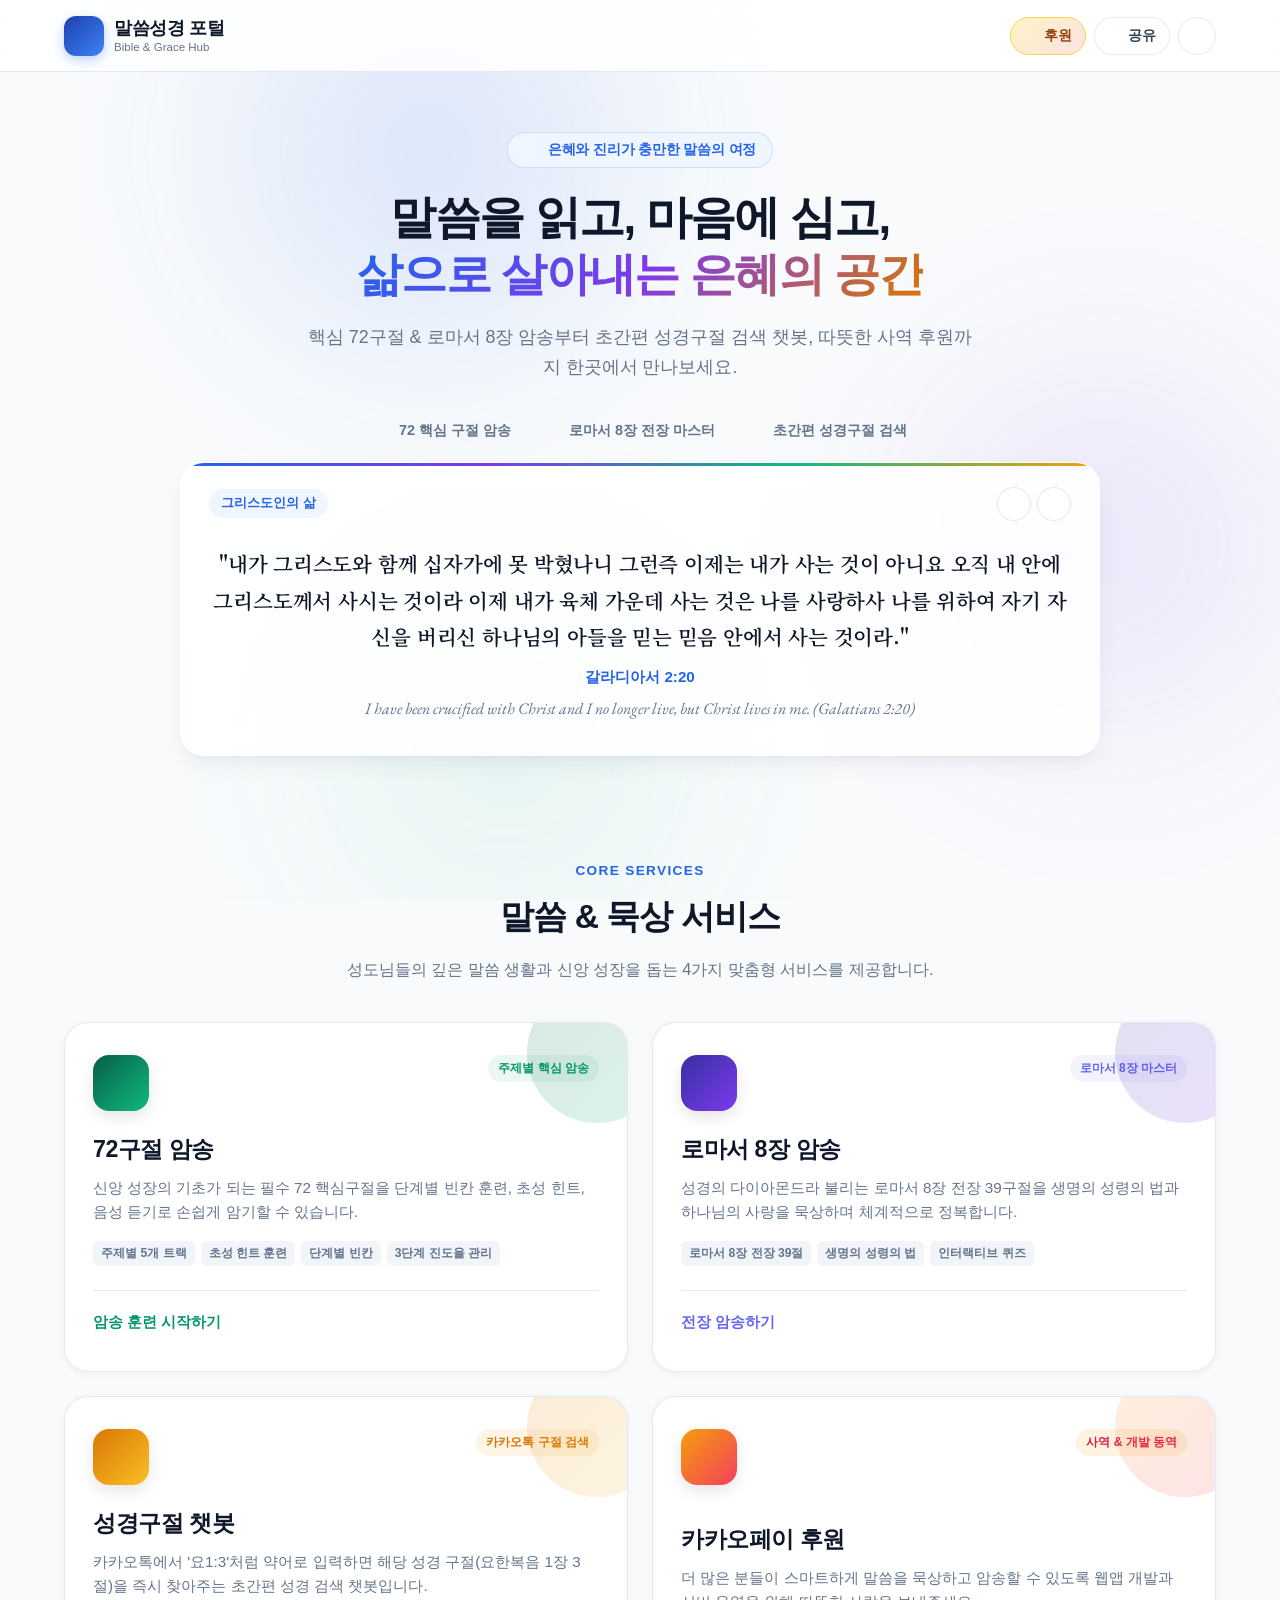
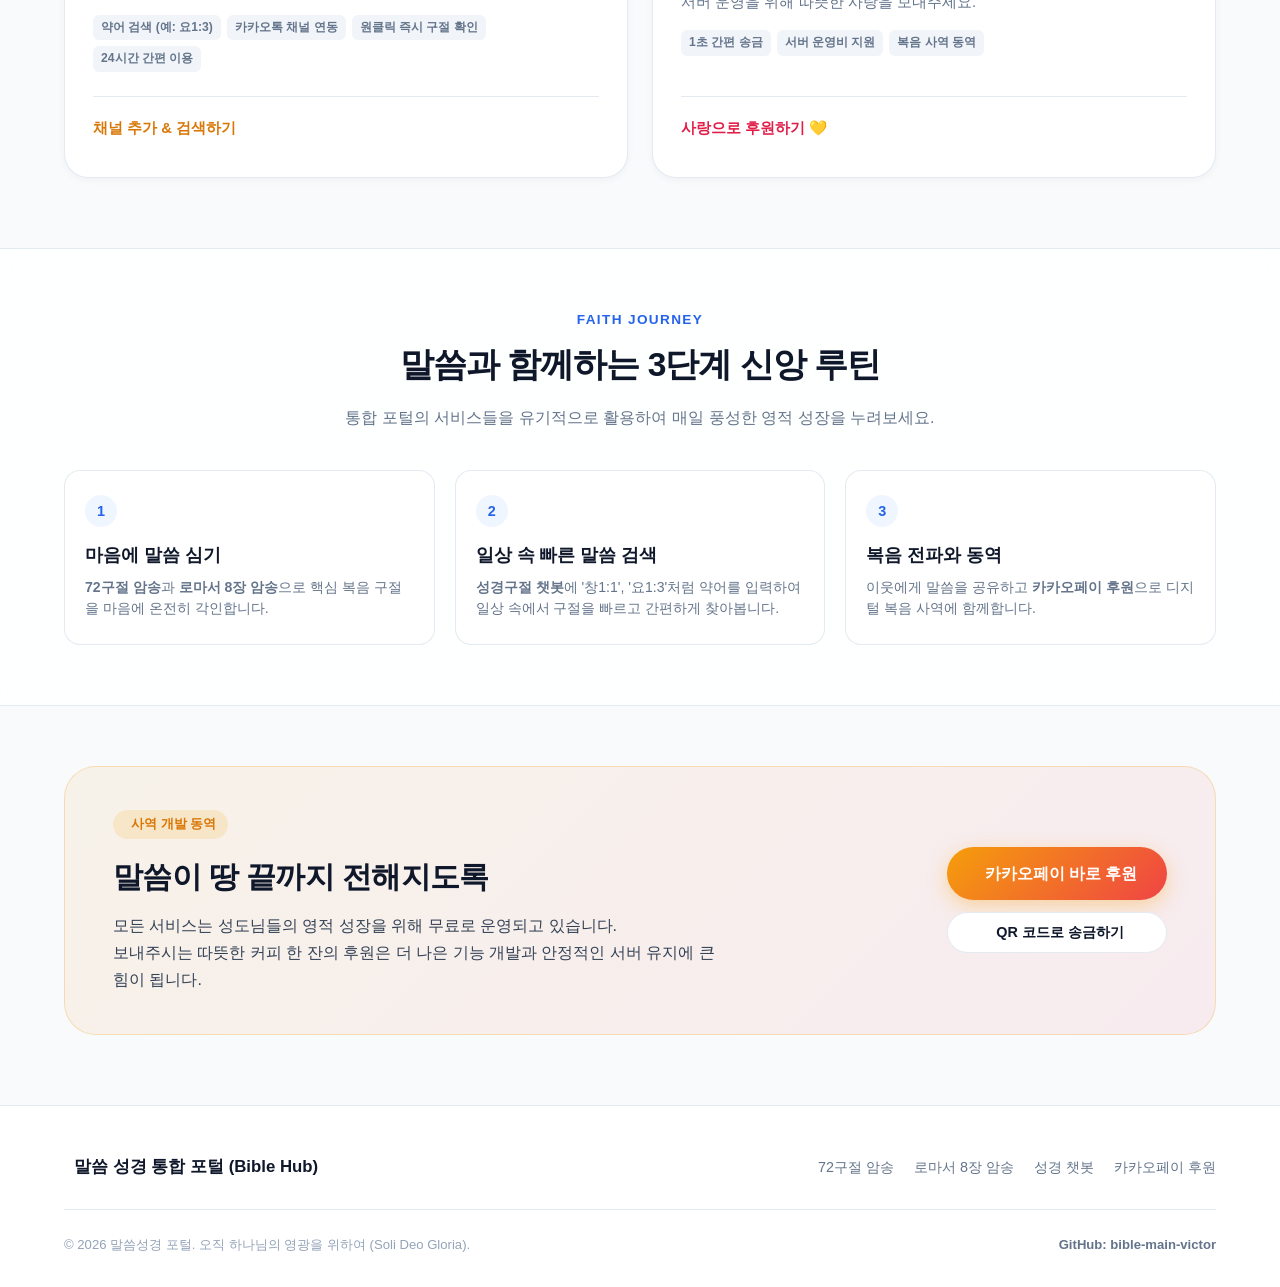
==== commit 01e8d485: "Remove 말씀성경 (Bible Web Viewer) links due to copyright" ====
--- a/index.html
+++ b/index.html
@@ -3,19 +3,19 @@
 <head>
     <meta charset="UTF-8">
     <meta name="viewport" content="width=device-width, initial-scale=1.0, maximum-scale=1.0, user-scalable=no">
-    <title>말씀 성경 통합 포털 | 성경 읽기 · 72구절 · 로마서 8장 암송 · 성경구절 챗봇</title>
+    <title>말씀 성경 통합 포털 | 72구절 · 로마서 8장 암송 · 성경구절 챗봇</title>
     
     <!-- SEO Meta Tags -->
-    <meta name="description" content="스마트 온라인 성경, 주제별 72구절 암송, 로마서 8장 전장 암송, 간편 성경구절 검색 카카오톡 챗봇까지 한곳에서 만나는 올인원 말씀 포털입니다.">
-    <meta name="keywords" content="말씀성경, 성경통독, 72구절 암송, 로마서 8장 암송, 성경구절 챗봇, 카카오톡 성경검색, 개역개정, 쉬운성경, NIV, ESV">
+    <meta name="description" content="주제별 72구절 암송, 로마서 8장 전장 암송, 간편 성경구절 검색 카카오톡 챗봇까지 한곳에서 만나는 올인원 말씀 포털입니다.">
+    <meta name="keywords" content="72구절 암송, 로마서 8장 암송, 성경구절 챗봇, 카카오톡 성경검색">
     <meta name="author" content="Victor Word Ministry">
     <meta name="theme-color" content="#2563eb">
     
     <!-- Open Graph (KakaoTalk, Facebook, SNS) -->
     <meta property="og:type" content="website">
     <meta property="og:site_name" content="말씀 성경 통합 포털 (Bible Hub)">
-    <meta property="og:title" content="말씀 성경 통합 포털 | 성경 읽기 · 암송 · 챗봇 · 후원">
-    <meta property="og:description" content="말씀성경, 72구절 암송, 로마서 8장 암송, 카카오톡 성경구절 검색 챗봇을 한곳에서 만나보세요.">
+    <meta property="og:title" content="말씀 성경 통합 포털 | 암송 · 챗봇 · 후원">
+    <meta property="og:description" content="72구절 암송, 로마서 8장 암송, 카카오톡 성경구절 검색 챗봇을 한곳에서 만나보세요.">
     <meta property="og:image" content="https://bible-web-kr.vercel.app/icons/icon-512.png">
 
     <!-- Favicon -->
@@ -81,16 +81,12 @@
                 </h1>
 
                 <p class="hero-description">
-                    스마트 온라인 성경부터 핵심 72구절 & 로마서 8장 암송,
-                    초간편 성경구절 검색 챗봇과 따뜻한 사역 후원까지 한곳에서 만나보세요.
+                    핵심 72구절 & 로마서 8장 암송부터 초간편 성경구절 검색 챗봇,
+                    따뜻한 사역 후원까지 한곳에서 만나보세요.
                 </p>
 
                 <!-- Ecosystem Quick Stats Banner -->
                 <div class="stats-banner">
-                    <div class="stat-item">
-                        <i data-lucide="book"></i>
-                        <span>다양한 번역본 대조</span>
-                    </div>
                     <div class="stat-item">
                         <i data-lucide="layers"></i>
                         <span>72 핵심 구절 암송</span>
@@ -134,47 +130,12 @@
             <div class="container">
                 <div class="section-header">
                     <span class="section-subtitle">Core Services</span>
-                    <h2 class="section-title">스마트 성경 & 묵상 서비스</h2>
-                    <p class="section-desc">성도님들의 깊은 말씀 생활과 신앙 성장을 돕는 5가지 맞춤형 서비스를 제공합니다.</p>
+                    <h2 class="section-title">말씀 & 묵상 서비스</h2>
+                    <p class="section-desc">성도님들의 깊은 말씀 생활과 신앙 성장을 돕는 4가지 맞춤형 서비스를 제공합니다.</p>
                 </div>
 
                 <div class="services-grid">
-                    <!-- 1. 말씀성경 Card -->
-                    <a href="https://bible-web-kr.vercel.app/" target="_blank" rel="noopener noreferrer" class="service-card card-bible" id="card-service-bible">
-                        <div class="card-decor-circle"></div>
-                        <div class="card-top">
-                            <div class="card-icon">
-                                <i data-lucide="book-marked" style="width:28px; height:28px;"></i>
-                            </div>
-                            <span class="card-category-badge">스마트 성경</span>
-                        </div>
-                        <div class="card-body">
-                            <h3 class="card-title">
-                                말씀성경
-                                <i data-lucide="external-link" style="width:18px; height:18px; opacity:0.6;"></i>
-                            </h3>
-                            <p class="card-desc">
-                                개역개정, 쉬운성경, NIV, ESV 등 다양한 주요 번역본을 나란히 대조하여 읽고,
-                                스마트 관주 탐색, 고품질 TTS 음성 낭독, 묵상 메모 및 형광펜 기능을 지원합니다.
-                            </p>
-                            <div class="card-features-list">
-                                <span class="feature-tag">다양한 번역본 대조</span>
-                                <span class="feature-tag">스마트 관주 탐색</span>
-                                <span class="feature-tag">TTS 음성 낭독</span>
-                                <span class="feature-tag">묵상 메모 & 형광펜</span>
-                                <span class="feature-tag">오프라인 PWA</span>
-                            </div>
-                        </div>
-                        <div class="card-footer">
-                            <span class="cta-link-text">
-                                성경 읽기 시작하기 <i data-lucide="arrow-right" style="width:16px; height:16px;"></i>
-                            </span>
-                            <button class="quick-copy-btn" data-url="https://bible-web-kr.vercel.app/" data-title="말씀성경" title="링크 복사">
-                                <i data-lucide="link" style="width:16px; height:16px;"></i>
-                            </button>
-                        </div>
-                    </a>
-
+                    <!-- 1. 72구절 암송 Card -->
                     <!-- 2. 72구절 암송 Card -->
                     <a href="https://72amsong.vercel.app/" target="_blank" rel="noopener noreferrer" class="service-card card-72" id="card-service-72">
                         <div class="card-decor-circle"></div>
@@ -317,28 +278,23 @@
             <div class="container">
                 <div class="section-header">
                     <span class="section-subtitle">Faith Journey</span>
-                    <h2 class="section-title">말씀과 함께하는 4단계 신앙 루틴</h2>
+                    <h2 class="section-title">말씀과 함께하는 3단계 신앙 루틴</h2>
                     <p class="section-desc">통합 포털의 서비스들을 유기적으로 활용하여 매일 풍성한 영적 성장을 누려보세요.</p>
                 </div>
 
                 <div class="workflow-steps">
                     <div class="step-card">
                         <div class="step-number">1</div>
-                        <h4 class="step-title">말씀 통독 및 연구</h4>
-                        <p class="step-desc"><strong>말씀성경</strong>에서 다양한 번역본을 대조하며 깊이 있게 성경을 읽고 묵상합니다.</p>
+                        <h4 class="step-title">마음에 말씀 심기</h4>
+                        <p class="step-desc"><strong>72구절 암송</strong>과 <strong>로마서 8장 암송</strong>으로 핵심 복음 구절을 마음에 온전히 각인합니다.</p>
                     </div>
                     <div class="step-card">
                         <div class="step-number">2</div>
-                        <h4 class="step-title">마음에 말씀 심기</h4>
-                        <p class="step-desc"><strong>72구절 암송</strong>과 <strong>로마서 8장 암송</strong>으로 핵심 복음 구절을 마음에 온전히 각인합니다.</p>
+                        <h4 class="step-title">일상 속 빠른 말씀 검색</h4>
+                        <p class="step-desc"><strong>성경구절 챗봇</strong>에 '창1:1', '요1:3'처럼 약어를 입력하여 일상 속에서 구절을 빠르고 간편하게 찾아봅니다.</p>
                     </div>
                     <div class="step-card">
                         <div class="step-number">3</div>
-                        <h4 class="step-title">일상 속 빠른 말씀 검색</h4>
-                        <p class="step-desc"><strong>성경구절 챗봇</strong>에 '창1:1', '요1:3'처럼 약어를 입력하여 일상 속에서 구절을 빠르고 간편하게 찾아봅니다.</p>
-                    </div>
-                    <div class="step-card">
-                        <div class="step-number">4</div>
                         <h4 class="step-title">복음 전파와 동역</h4>
                         <p class="step-desc">이웃에게 말씀을 공유하고 <strong>카카오페이 후원</strong>으로 디지털 복음 사역에 함께합니다.</p>
                     </div>
@@ -382,7 +338,6 @@
                     <span>말씀 성경 통합 포털 (Bible Hub)</span>
                 </div>
                 <ul class="footer-links">
-                    <li><a href="https://bible-web-kr.vercel.app/" target="_blank" rel="noopener noreferrer">말씀성경</a></li>
                     <li><a href="https://72amsong.vercel.app/" target="_blank" rel="noopener noreferrer">72구절 암송</a></li>
                     <li><a href="https://romanamsong.vercel.app/" target="_blank" rel="noopener noreferrer">로마서 8장 암송</a></li>
                     <li><a href="https://pf.kakao.com/_hRinX" target="_blank" rel="noopener noreferrer">성경 챗봇</a></li>
--- a/css/style.css
+++ b/css/style.css
@@ -586,23 +586,9 @@
     transform: scale(1.3);
 }
 
-/* Individual Grid Column Spans */
-/* Row 1: Primary Bible (7 cols) + 72 Memory (5 cols) */
-.card-bible {
-    grid-column: span 7;
-}
-
-.card-bible .card-decor-circle {
-    background: var(--srv-bible-grad);
-}
-
-.card-bible:hover {
-    box-shadow: 0 20px 40px -10px var(--srv-bible-glow);
-    border-color: rgba(37, 99, 235, 0.4);
-}
-
+/* Row 1: 72 Memory (6 cols) + Romans (6 cols) */
 .card-72 {
-    grid-column: span 5;
+    grid-column: span 6;
 }
 
 .card-72 .card-decor-circle {
@@ -614,9 +600,9 @@
     border-color: rgba(16, 185, 129, 0.4);
 }
 
-/* Row 2: Romans (4 cols) + Chatbot (4 cols) + Sponsorship (4 cols) */
+/* Row 2: Chatbot (6 cols) + Sponsorship (6 cols) */
 .card-romans {
-    grid-column: span 4;
+    grid-column: span 6;
 }
 
 .card-romans .card-decor-circle {
@@ -629,7 +615,7 @@
 }
 
 .card-chatbot {
-    grid-column: span 4;
+    grid-column: span 6;
 }
 
 .card-chatbot .card-decor-circle {
@@ -642,7 +628,7 @@
 }
 
 .card-sponsor {
-    grid-column: span 4;
+    grid-column: span 6;
 }
 
 .card-sponsor .card-decor-circle {
@@ -673,7 +659,6 @@
     box-shadow: 0 6px 16px rgba(0, 0, 0, 0.1);
 }
 
-.card-bible .card-icon { background: var(--srv-bible-grad); }
 .card-72 .card-icon { background: var(--srv-72-grad); }
 .card-romans .card-icon { background: var(--srv-rom-grad); }
 .card-chatbot .card-icon { background: var(--srv-bot-grad); }
@@ -686,7 +671,6 @@
     border-radius: var(--radius-full);
 }
 
-.card-bible .card-category-badge { background: var(--srv-bible-soft); color: var(--srv-bible-accent); }
 .card-72 .card-category-badge { background: var(--srv-72-soft); color: var(--srv-72-accent); }
 .card-romans .card-category-badge { background: var(--srv-rom-soft); color: var(--srv-rom-accent); }
 .card-chatbot .card-category-badge { background: var(--srv-bot-soft); color: var(--srv-bot-accent); }
@@ -748,7 +732,6 @@
     transition: transform 0.2s ease;
 }
 
-.card-bible .cta-link-text { color: var(--srv-bible-accent); }
 .card-72 .cta-link-text { color: var(--srv-72-accent); }
 .card-romans .cta-link-text { color: var(--srv-rom-accent); }
 .card-chatbot .cta-link-text { color: var(--srv-bot-accent); }
@@ -791,7 +774,7 @@
 
 .workflow-steps {
     display: grid;
-    grid-template-columns: repeat(4, 1fr);
+    grid-template-columns: repeat(3, 1fr);
     gap: 20px;
     margin-top: 40px;
     position: relative;
